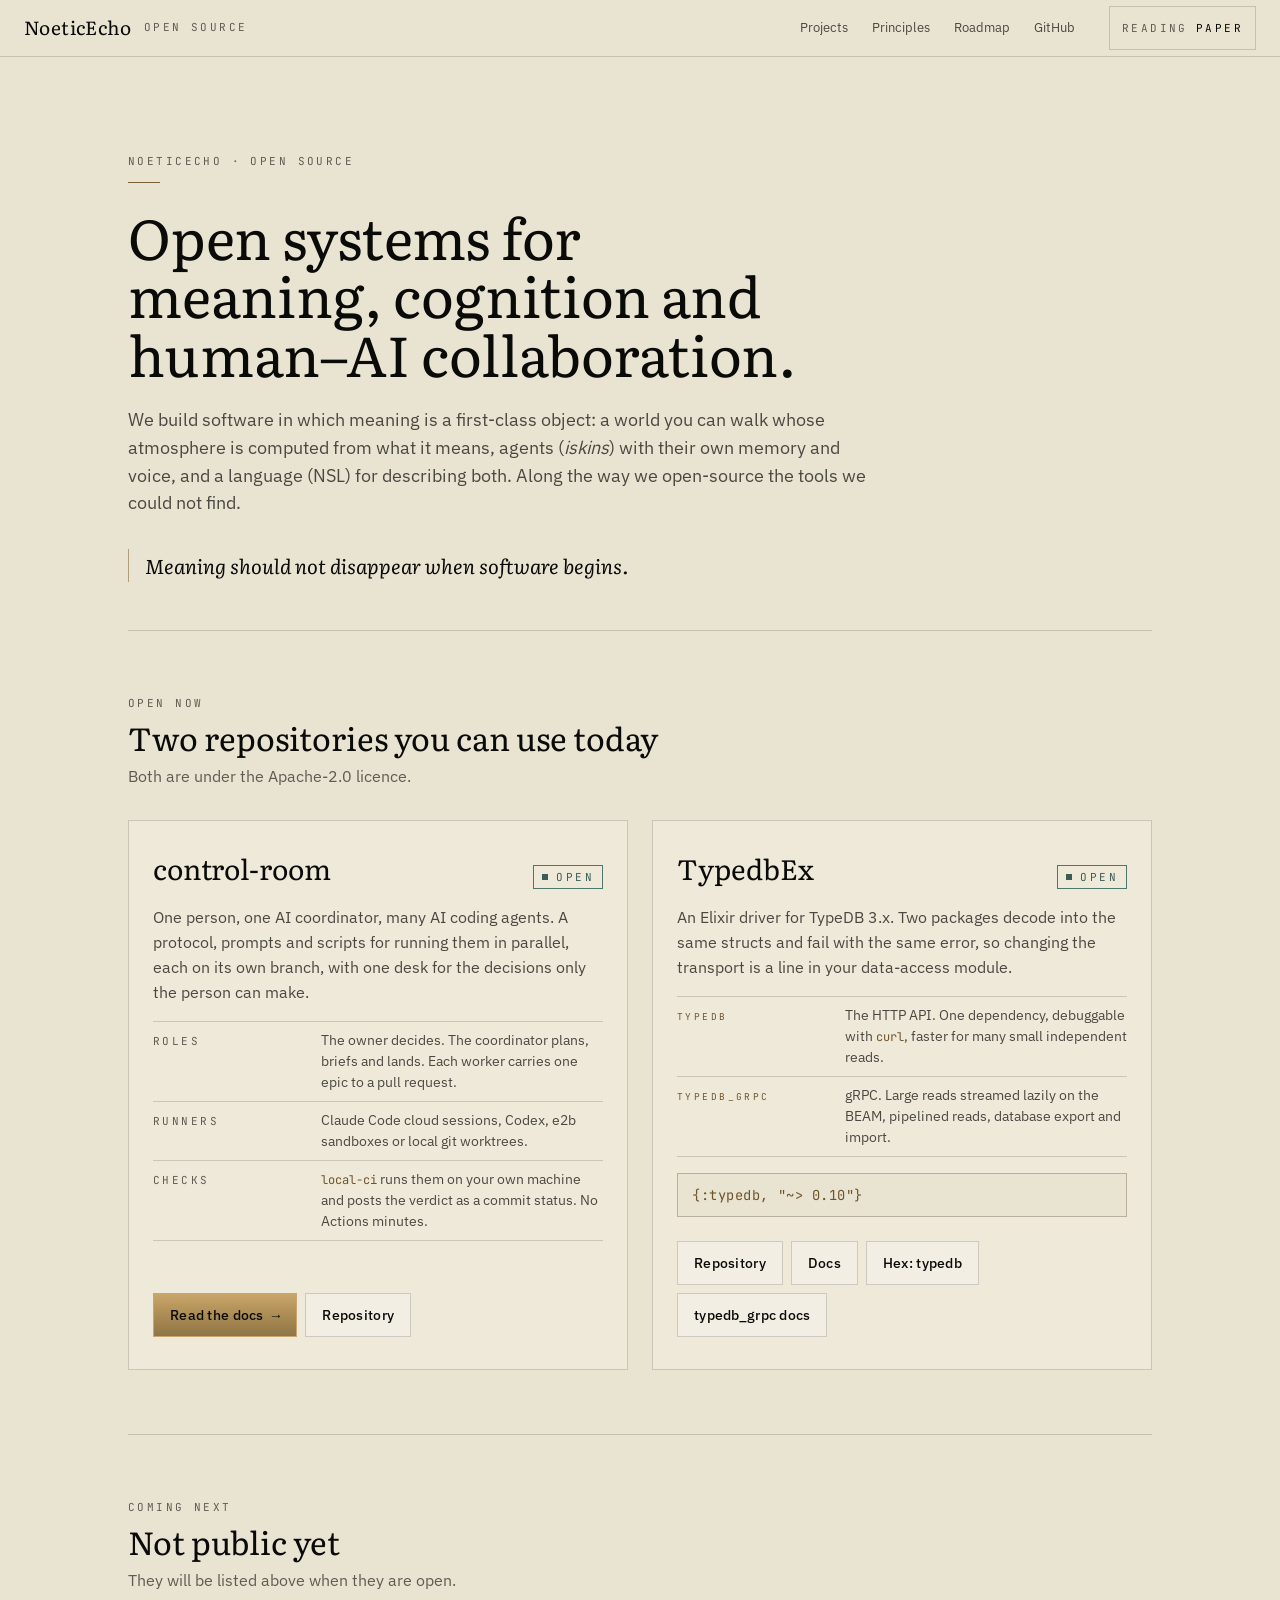
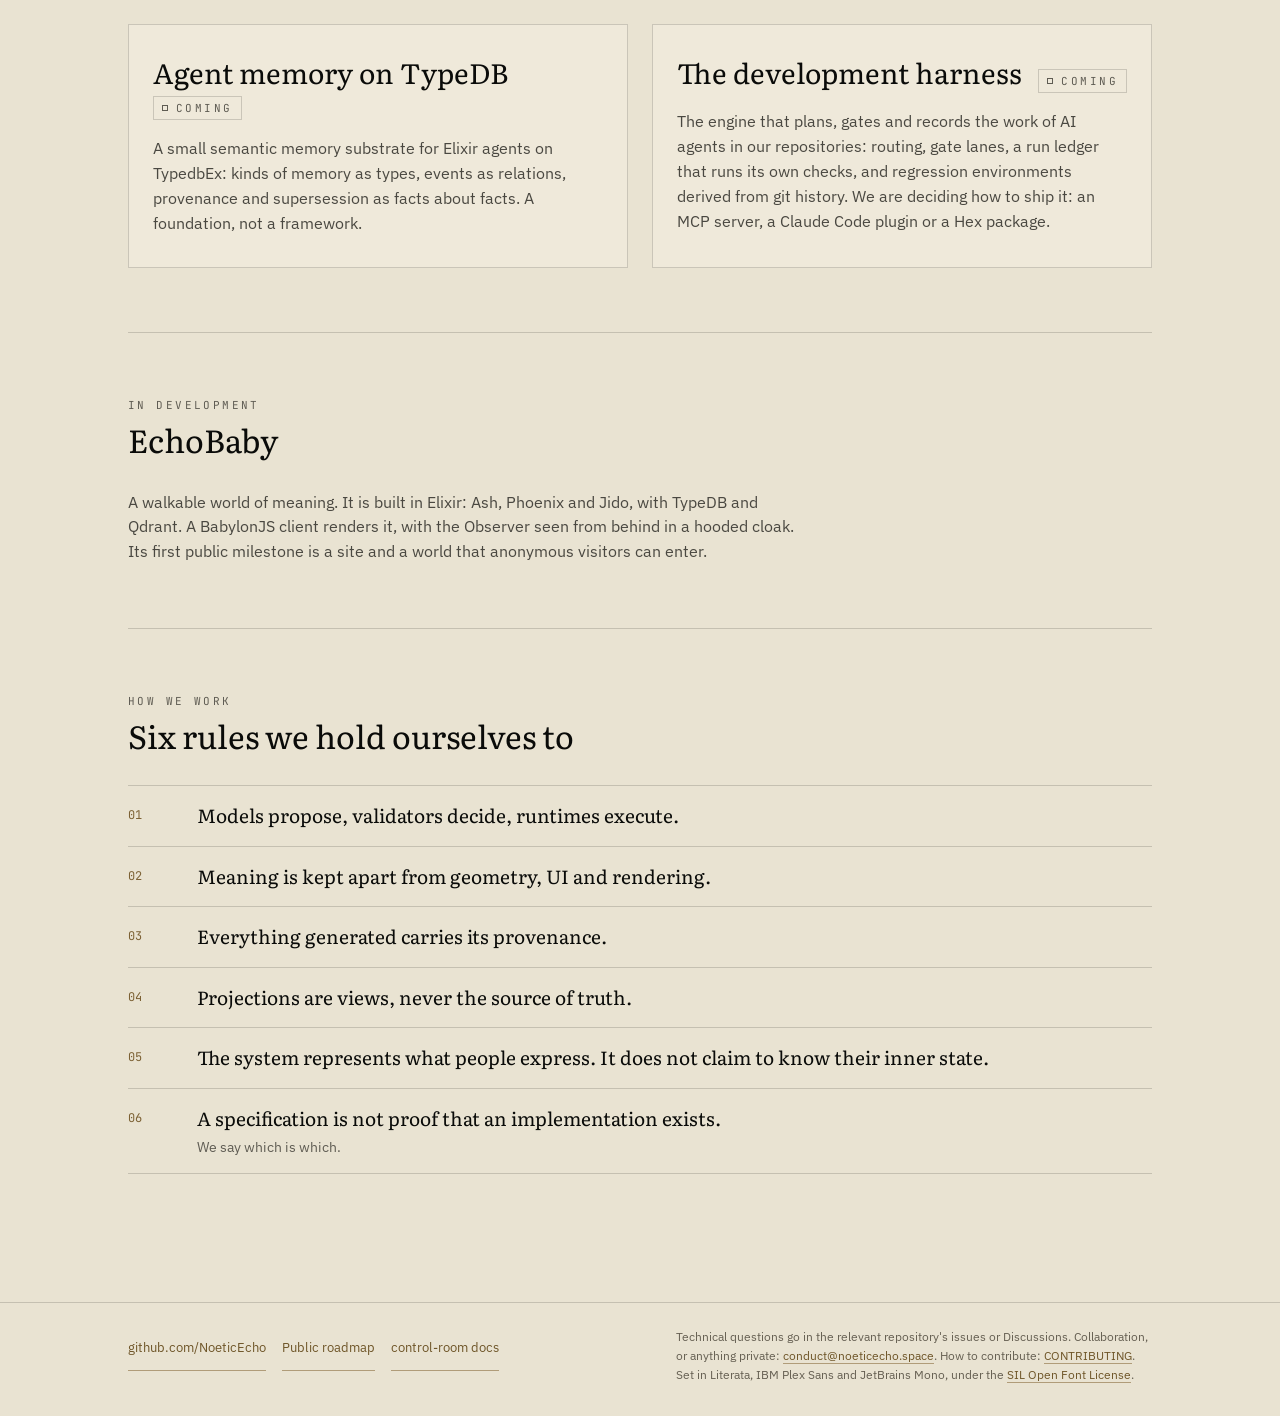
==== index.html @ b07cf12a "Footer: the contact address and CONTRIBUTING Co-Authored-By: Claude Opus 5.5 <noreply@anthropic.com>" ====
<!doctype html>
<html lang="en" data-theme="ink">
<head>
<meta charset="utf-8">
<meta name="viewport" content="width=device-width, initial-scale=1, viewport-fit=cover">
<title>NoeticEcho · Open systems for meaning, cognition and human–AI collaboration</title>
<meta name="description" content="NoeticEcho builds open systems for meaning, cognition and human–AI collaboration. Open now: control-room, for running many AI coding agents with one coordinator, and TypedbEx, an Elixir driver for TypeDB 3.x.">
<link rel="canonical" href="https://open.noeticecho.space/">
<meta name="color-scheme" content="dark light">
<meta name="theme-color" content="#0A0B09" media="(prefers-color-scheme: dark)">
<meta name="theme-color" content="#E9E3D2" media="(prefers-color-scheme: light)">
<script>
/* Ink or Paper: the reader's last choice, else the system's preference. Runs before the first
   paint so the page never flashes the wrong theme. */
(function () {
  var t = null;
  try { t = localStorage.getItem("noeticecho.theme"); } catch (e) {}
  if (t !== "ink" && t !== "paper") t = window.matchMedia && window.matchMedia("(prefers-color-scheme: light)").matches ? "paper" : "ink";
  document.documentElement.setAttribute("data-theme", t);
})();
</script>
<link rel="preload" href="/assets/fonts/ibm-plex-sans-400-latin.woff2" as="font" type="font/woff2" crossorigin>
<link rel="preload" href="/assets/fonts/literata-400-latin.woff2" as="font" type="font/woff2" crossorigin>
<link rel="preload" href="/assets/fonts/jetbrains-mono-400-latin.woff2" as="font" type="font/woff2" crossorigin>
<link rel="stylesheet" href="/assets/css/fonts.css">
<link rel="stylesheet" href="/assets/css/tokens/colors.css">
<link rel="stylesheet" href="/assets/css/tokens/typography.css">
<link rel="stylesheet" href="/assets/css/tokens/spacing.css">
<link rel="stylesheet" href="/assets/css/tokens/base.css">
<link rel="stylesheet" href="/assets/css/site.css">
<link rel="icon" href="/favicon.svg" type="image/svg+xml">
<link rel="icon" href="/favicon.png" type="image/png" sizes="48x48">
<link rel="apple-touch-icon" href="/apple-touch-icon.png">

<meta property="og:type" content="website">
<meta property="og:site_name" content="NoeticEcho">
<meta property="og:locale" content="en_GB">
<meta property="og:url" content="https://open.noeticecho.space/">
<meta property="og:title" content="NoeticEcho · Open source">
<meta property="og:description" content="Open systems for meaning, cognition and human–AI collaboration. control-room and TypedbEx are open now.">
<meta property="og:image" content="https://open.noeticecho.space/social/org.png">
<meta property="og:image:type" content="image/png">
<meta property="og:image:width" content="1280">
<meta property="og:image:height" content="640">
<meta property="og:image:alt" content="NoeticEcho: open systems for meaning, cognition and human–AI collaboration.">
<meta name="twitter:card" content="summary_large_image">
<meta name="twitter:title" content="NoeticEcho · Open source">
<meta name="twitter:description" content="Open systems for meaning, cognition and human–AI collaboration. control-room and TypedbEx are open now.">
<meta name="twitter:image" content="https://open.noeticecho.space/social/org.png">
<meta name="twitter:image:alt" content="NoeticEcho: open systems for meaning, cognition and human–AI collaboration.">

<script type="application/ld+json">
{
  "@context": "https://schema.org",
  "@graph": [
    {
      "@type": "Organization",
      "@id": "https://open.noeticecho.space/#org",
      "name": "NoeticEcho",
      "url": "https://open.noeticecho.space/",
      "logo": "https://open.noeticecho.space/icon-512.png",
      "description": "Open systems for meaning, cognition and human–AI collaboration.",
      "sameAs": ["https://github.com/NoeticEcho"]
    },
    {
      "@type": "WebSite",
      "@id": "https://open.noeticecho.space/#website",
      "url": "https://open.noeticecho.space/",
      "name": "NoeticEcho open source",
      "inLanguage": "en",
      "publisher": { "@id": "https://open.noeticecho.space/#org" }
    },
    {
      "@type": "SoftwareSourceCode",
      "@id": "https://open.noeticecho.space/#control-room",
      "name": "control-room",
      "description": "One person, one AI coordinator, many AI coding agents: a protocol, prompts and scripts for running them in parallel, with one desk for the decisions only the person can make.",
      "url": "https://open.noeticecho.space/control-room/",
      "codeRepository": "https://github.com/NoeticEcho/control-room",
      "programmingLanguage": ["Shell", "Python", "JavaScript"],
      "license": "https://www.apache.org/licenses/LICENSE-2.0",
      "image": "https://open.noeticecho.space/social/control-room.png",
      "author": { "@id": "https://open.noeticecho.space/#org" },
      "publisher": { "@id": "https://open.noeticecho.space/#org" }
    },
    {
      "@type": "SoftwareSourceCode",
      "@id": "https://open.noeticecho.space/#typedbex",
      "name": "TypedbEx",
      "description": "An Elixir driver for TypeDB 3.x, over the HTTP API and gRPC, published on Hex as typedb and typedb_grpc.",
      "url": "https://hexdocs.pm/typedb",
      "codeRepository": "https://github.com/NoeticEcho/TypedbEx",
      "programmingLanguage": "Elixir",
      "runtimePlatform": "Erlang/OTP",
      "license": "https://www.apache.org/licenses/LICENSE-2.0",
      "image": "https://open.noeticecho.space/social/typedbex.png",
      "sameAs": ["https://hex.pm/packages/typedb", "https://hex.pm/packages/typedb_grpc"],
      "author": { "@id": "https://open.noeticecho.space/#org" },
      "publisher": { "@id": "https://open.noeticecho.space/#org" }
    }
  ]
}
</script>
</head>
<body>
<a class="skip" href="#content">Skip to the content</a>

<header class="top">
  <a class="brand" href="/" aria-label="NoeticEcho open source, home">NoeticEcho <span>open source</span></a>
  <nav aria-label="Site">
    <a href="#open">Projects</a>
    <a href="#principles">Principles</a>
    <a href="https://github.com/orgs/NoeticEcho/projects/1">Roadmap</a>
    <a href="https://github.com/NoeticEcho">GitHub</a>
  </nav>
  <button class="mode" id="mode" type="button" hidden aria-live="polite">reading <b id="modeName">ink</b></button>
</header>

<main id="content">
  <div class="wrap">
    <section class="hero" aria-labelledby="title">
      <p class="label">NoeticEcho · open source</p>
      <span class="tick" aria-hidden="true"></span>
      <h1 id="title">Open systems for meaning, cognition and <span class="nw">human–AI</span> collaboration.</h1>
      <p class="lede">We build software in which meaning is a first-class object: a world you can walk whose atmosphere is computed from what it means, agents (<em>iskins</em>) with their own memory and voice, and a language (NSL) for describing both. Along the way we open-source the tools we could not find.</p>
      <blockquote><p>Meaning should not disappear when software begins.</p></blockquote>
    </section>

    <section class="section" id="open" aria-labelledby="open-title">
      <header>
        <p class="label">Open now</p>
        <h2 id="open-title">Two repositories you can use today</h2>
        <p>Both are under the Apache-2.0 licence.</p>
      </header>
      <div class="plates">
        <article class="plate" aria-labelledby="cr-title">
          <div class="plate-head">
            <h3 id="cr-title">control-room</h3>
            <span class="state open">open</span>
          </div>
          <p>One person, one AI coordinator, many AI coding agents. A protocol, prompts and scripts for running them in parallel, each on its own branch, with one desk for the decisions only the person can make.</p>
          <dl class="facts">
            <div><dt>Roles</dt><dd>The owner decides. The coordinator plans, briefs and lands. Each worker carries one epic to a pull request.</dd></div>
            <div><dt>Runners</dt><dd>Claude Code cloud sessions, Codex, e2b sandboxes or local git worktrees.</dd></div>
            <div><dt>Checks</dt><dd><code>local-ci</code> runs them on your own machine and posts the verdict as a commit status. No Actions minutes.</dd></div>
          </dl>
          <div class="actions">
            <a class="btn primary" href="/control-room/">Read the docs <span class="arrow" aria-hidden="true">→</span></a>
            <a class="btn" href="https://github.com/NoeticEcho/control-room">Repository</a>
          </div>
        </article>

        <article class="plate" aria-labelledby="tx-title">
          <div class="plate-head">
            <h3 id="tx-title">TypedbEx</h3>
            <span class="state open">open</span>
          </div>
          <p>An Elixir driver for TypeDB 3.x. Two packages decode into the same structs and fail with the same error, so changing the transport is a line in your data-access module.</p>
          <dl class="facts">
            <div><dt><code>typedb</code></dt><dd>The HTTP API. One dependency, debuggable with <code>curl</code>, faster for many small independent reads.</dd></div>
            <div><dt><code>typedb_grpc</code></dt><dd>gRPC. Large reads streamed lazily on the BEAM, pipelined reads, database export and import.</dd></div>
          </dl>
          <code class="command dep">{:typedb, "~> 0.10"}</code>
          <div class="actions">
            <a class="btn" href="https://github.com/NoeticEcho/TypedbEx">Repository</a>
            <a class="btn" href="https://hexdocs.pm/typedb">Docs</a>
            <a class="btn" href="https://hex.pm/packages/typedb">Hex: typedb</a>
            <a class="btn" href="https://hexdocs.pm/typedb_grpc">typedb_grpc docs</a>
          </div>
        </article>
      </div>
    </section>

    <section class="section" id="next" aria-labelledby="next-title">
      <header>
        <p class="label">Coming next</p>
        <h2 id="next-title">Not public yet</h2>
        <p>They will be listed above when they are open.</p>
      </header>
      <div class="plates">
        <article class="plate" aria-labelledby="mem-title">
          <div class="plate-head">
            <h3 id="mem-title">Agent memory on TypeDB</h3>
            <span class="state">coming</span>
          </div>
          <p>A small semantic memory substrate for Elixir agents on TypedbEx: kinds of memory as types, events as relations, provenance and supersession as facts about facts. A foundation, not a framework.</p>
        </article>
        <article class="plate" aria-labelledby="harness-title">
          <div class="plate-head">
            <h3 id="harness-title">The development harness</h3>
            <span class="state">coming</span>
          </div>
          <p>The engine that plans, gates and records the work of AI agents in our repositories: routing, gate lanes, a run ledger that runs its own checks, and regression environments derived from git history. We are deciding how to ship it: an MCP server, a Claude Code plugin or a Hex package.</p>
        </article>
      </div>
    </section>

    <section class="section" id="echobaby" aria-labelledby="echobaby-title">
      <header>
        <p class="label">In development</p>
        <h2 id="echobaby-title">EchoBaby</h2>
      </header>
      <div class="prose">
        <p>A walkable world of meaning. It is built in Elixir: Ash, Phoenix and Jido, with TypeDB and Qdrant. A BabylonJS client renders it, with the Observer seen from behind in a hooded cloak. Its first public milestone is a site and a world that anonymous visitors can enter.</p>
      </div>
    </section>

    <section class="section" id="principles" aria-labelledby="principles-title">
      <header>
        <p class="label">How we work</p>
        <h2 id="principles-title">Six rules we hold ourselves to</h2>
      </header>
      <ol class="principles">
        <li><p>Models propose, validators decide, runtimes execute.</p></li>
        <li><p>Meaning is kept apart from geometry, UI and rendering.</p></li>
        <li><p>Everything generated carries its provenance.</p></li>
        <li><p>Projections are views, never the source of truth.</p></li>
        <li><p>The system represents what people express. It does not claim to know their inner state.</p></li>
        <li><p>A specification is not proof that an implementation exists.<span>We say which is which.</span></p></li>
      </ol>
    </section>
  </div>
</main>

<footer class="foot">
  <div class="wrap">
    <ul>
      <li><a href="https://github.com/NoeticEcho">github.com/NoeticEcho</a></li>
      <li><a href="https://github.com/orgs/NoeticEcho/projects/1">Public roadmap</a></li>
      <li><a href="/control-room/">control-room docs</a></li>
    </ul>
    <p>Technical questions go in the relevant repository's issues or Discussions. Collaboration, or anything private: <a href="mailto:conduct@noeticecho.space">conduct@noeticecho.space</a>. How to contribute: <a href="https://github.com/NoeticEcho/.github/blob/main/CONTRIBUTING.md">CONTRIBUTING</a>. Set in Literata, IBM Plex Sans and JetBrains Mono, under the <a href="/assets/fonts/LICENSE.txt">SIL Open Font License</a>.</p>
  </div>
</footer>

<script src="/assets/theme.js" defer></script>
</body>
</html>
---- assets/css/fonts.css ----
/* Fonts: self-hosted, no third-party requests.

   A Latin-only cut of the NoeticEcho UI design system's tokens/fonts.css. These pages are in
   English, so they carry the latin subset of each family and nothing else. The files are the
   design system's own, unchanged. Each is a variable font, and the design system points its
   400, 500 and 600 faces at byte-identical files, so here one face per family declares the
   weight range the file covers and the browser fetches it once.

   Literata, IBM Plex Sans and JetBrains Mono are licensed under the SIL Open Font License 1.1;
   see ../fonts/LICENSE.txt. */

@font-face {
  font-family: 'Literata';
  font-style: normal;
  font-weight: 400 500;
  font-display: swap;
  src: url(../fonts/literata-400-latin.woff2) format('woff2');
  unicode-range: U+0000-00FF, U+0131, U+0152-0153, U+02BB-02BC, U+02C6, U+02DA, U+02DC, U+0304, U+0308, U+0329, U+2000-206F, U+20AC, U+2122, U+2191, U+2193, U+2212, U+2215, U+FEFF, U+FFFD;
}
@font-face {
  font-family: 'Literata';
  font-style: italic;
  font-weight: 400;
  font-display: swap;
  src: url(../fonts/literata-400i-latin.woff2) format('woff2');
  unicode-range: U+0000-00FF, U+0131, U+0152-0153, U+02BB-02BC, U+02C6, U+02DA, U+02DC, U+0304, U+0308, U+0329, U+2000-206F, U+20AC, U+2122, U+2191, U+2193, U+2212, U+2215, U+FEFF, U+FFFD;
}
@font-face {
  font-family: 'IBM Plex Sans';
  font-style: normal;
  font-weight: 400 600;
  font-display: swap;
  src: url(../fonts/ibm-plex-sans-400-latin.woff2) format('woff2');
  unicode-range: U+0000-00FF, U+0131, U+0152-0153, U+02BB-02BC, U+02C6, U+02DA, U+02DC, U+0304, U+0308, U+0329, U+2000-206F, U+20AC, U+2122, U+2191, U+2193, U+2212, U+2215, U+FEFF, U+FFFD;
}
@font-face {
  font-family: 'JetBrains Mono';
  font-style: normal;
  font-weight: 400 500;
  font-display: swap;
  src: url(../fonts/jetbrains-mono-400-latin.woff2) format('woff2');
  unicode-range: U+0000-00FF, U+0131, U+0152-0153, U+02BB-02BC, U+02C6, U+02DA, U+02DC, U+0304, U+0308, U+0329, U+2000-206F, U+20AC, U+2122, U+2191, U+2193, U+2212, U+2215, U+FEFF, U+FFFD;
}
---- assets/css/tokens/colors.css ----
/* GENERATED from tokens/tokens.dtcg.json by tokens/build.js — do not edit by hand. */
:root {
  --ink-100: #121113;                                                                                                               /* recessed instrument body */
  --ink-200: #1A181B;                                                                                                               /* raised instrument body / panel fill */
  --ink-300: #262329;                                                                                                               /* hover fill, inset tracks */
  --ink-000: #0A0B09;                                                                                                               /* canvas, near-black, slightly warm */
  --rule-600: #45453F;                                                                                                              /* hairlines, separators */
  --ash-300: #B3AFA3;                                                                                                               /* body text on dark */
  --ash-400: #98948A;                                                                                                               /* secondary text, engraved labels — 6.4:1 on ink-000 */
  --paper-100: #E9E3D2;                                                                                                             /* primary text, mineral paper */
  --paper-050: #F4F0E7;                                                                                                             /* rare highlight surface */
  --brass-300: #E4CDA0;
  --brass-500: #C9A66B;
  --brass-700: #8A6F3F;
  --brass-900: #4A3B21;
  --oxide: #B85C32;                                                                                                                 /* action / mutation / command */
  --verdigris: #4D776D;                                                                                                             /* system state / stable world */
  --saffron: #C6A447;                                                                                                               /* attention / discovery / insight */
  --bruise: #5D536B;                                                                                                                /* uncertainty / unresolved */
  --violet-500: #7A5C9E;                                                                                                            /* transition / liminal / active destination */
  --violet-300: #B39BD1;
  --echo-400: #8FB7D6;                                                                                                              /* Echo presence — cold trace light */
  --echo-200: #C7DCEC;
  --crt-amber: #F0B04A;                                                                                                             /* phosphor readout on instrument screens only */
  --oxide-300: #BE6B44;                                                                                                             /* oxide as TEXT — the base pigment is 4.33:1 on the raised panel (--ink-200), the lightest ground a pigment sits on, below the floor */
  --verdigris-300: #648980;                                                                                                         /* verdigris as TEXT — the base pigment is 3.92:1 on the raised panel (--ink-200), the lightest ground a pigment sits on */
  --bruise-300: #867E90;                                                                                                            /* bruise as TEXT — the base pigment is 2.74:1 on the raised panel (--ink-200), the lightest ground a pigment sits on, far below the floor */
  --violet-400: #8F76AE;                                                                                                            /* violet as TEXT — violet-500 is 3.62:1 on the raised panel (--ink-200), the lightest ground a pigment sits on */

  --surface-canvas: var(--ink-000);
  --surface-body: var(--ink-100);
  --surface-panel: rgba(12, 11, 13, 0.62);                                                                                          /* over scene imagery — an alpha the primitive ramp does not carry */
  --surface-panel-solid: var(--ink-200);
  --surface-inset: var(--ink-300);
  --surface-paper: var(--paper-100);                                                                                                /* Paper Mode */

  --border-hairline: rgba(233, 227, 210, 0.16);                                                                                     /* the system's signature line */
  --border-rule: var(--rule-600);
  --border-brass: rgba(201, 166, 107, 0.55);
  --border-focus: var(--brass-300);

  --text-primary: var(--paper-100);
  --text-body: var(--ash-300);
  --text-secondary: var(--ash-400);
  --text-muted: #848179;                                                                                                            /* Solid, not an alpha. rgba(141,138,128,0.6) composited to 2.66:1 on a raised panel and only looked safe because the probe ignored the alpha channel. Muted now sits close to secondary — this palette has little room below it, and a tier that fails is worse than a tier that is subtle. */
  --text-on-brass: #0A0B09;   /* pinned: the brass fill does not invert, so its ink must not either */
  --text-on-paper: var(--ink-000);
  --text-link: var(--brass-300);
  --text-link-hover: var(--paper-050);

  --accent-measure: var(--brass-500);
  --accent-command: var(--oxide);
  --accent-state: var(--verdigris);
  --accent-insight: var(--saffron);
  --accent-unknown: var(--bruise);
  --accent-transition: var(--violet-500);
  --accent-echo: var(--echo-400);
  --accent-command-text: var(--oxide-300);                                                                                          /* Use whenever the pigment is the colour of type. The base accent stays for borders, fills and marks, where 3:1 is the floor. */
  --accent-state-text: var(--verdigris-300);                                                                                        /* as above */
  --accent-unknown-text: var(--bruise-300);                                                                                         /* as above */
  --accent-transition-text: var(--violet-400);                                                                                      /* as above */

  --scrim-bottom: linear-gradient(180deg, rgba(10,11,9,0) 0%, rgba(10,11,9,0.55) 45%, rgba(10,11,9,0.92) 100%);
  --scrim-top: linear-gradient(180deg, rgba(10,11,9,0.7) 0%, rgba(10,11,9,0) 100%);

  --light-focused: 0 0 0 1px rgba(228,205,160,.35), 0 0 22px rgba(201,166,107,.22);
  --light-resonating: 0 0 0 1px rgba(143,183,214,.35), 0 0 26px rgba(143,183,214,.24);
  --glow-brass: 0 0 24px rgba(201,166,107,0.28);
  --glow-echo: 0 0 28px rgba(143,183,214,0.30);

  --crt-glass: radial-gradient(120% 100% at 50% 0%, rgba(240,176,74,0.10) 0%, rgba(240,176,74,0.02) 45%, rgba(10,11,9,0.55) 100%);
  --crt-scan: repeating-linear-gradient(180deg, rgba(10,11,9,0.32) 0 1px, transparent 1px 3px);
  --enamel-plate: linear-gradient(176deg, #232025 0%, #17151A 60%, #1D1A20 100%);
  --enamel-bevel: inset 0 1px 0 rgba(233,227,210,0.10), inset 0 -1px 0 rgba(10,11,9,0.8);
  --stamp-ink: #CA855B;
  --brass-fill: linear-gradient(180deg, var(--brass-300), var(--brass-500) 55%, #8F7547);                                           /* The primary action's fill. Its end stop is 4% lighter than --brass-700 because ink text on brass-700 is 4.16:1 — below the floor. brass-700 itself is unchanged and stays the border, where the floor is 3:1. */
}

/* paper — Paper Mode remaps the neutral ramp and darkens brass so it still reads as metal on light. */
[data-theme="paper"] {
  --ink-000: #E9E3D2;
  --ink-100: #EFE9DA;
  --ink-200: #F4F0E7;
  --ink-300: #DCD5C2;
  --rule-600: #B8B09C;
  --ash-400: #5F5C53;   /* was #67645A: 4.62:1 flat but 4.31:1 over the brass wash the instruments use */
  --ash-300: #4A4841;
  --paper-100: #0A0B09;
  --paper-050: #000000;
  --saffron: #755C15;   /* the ink saffron is 1.86:1 on paper — it carries text on the contradiction and partial notices */
  --brass-300: #6E5528;
  --brass-500: #7C6134;   /* was #8A6F3F: 3.70:1 on paper canvas, under the floor for the marks and numerals that use it as ink */
  --brass-700: #C9A66B;
  --surface-panel: rgba(244,240,231,0.8);
  --border-hairline: rgba(10,11,9,0.16);
  --border-brass: rgba(138,111,63,0.6);
  --text-muted: #655F52;   /* was #7A7669: 3.54:1 on paper canvas — muted is still text */
  --stamp-ink: #975228;
  --echo-400: #36668B;
  --violet-300: #5E3F86;
  --scrim-bottom: linear-gradient(180deg, rgba(233,227,210,0) 0%, rgba(233,227,210,.9) 100%);
  /* --crt-amber is NOT overridden: --crt-bed stays dark in Paper Mode, so darkening the phosphor
     put amber on a dark bed at 4.31:1. A CRT is a device, not a reading surface — it looks the
     same in any room, which is also what "the world is always ink" already says. */
  --enamel-plate: linear-gradient(176deg, #F4F0E7, #E4DDCB);
  --enamel-bevel: inset 0 1px 0 rgba(255,255,255,0.7), inset 0 -1px 0 rgba(10,11,9,0.12);
  --oxide-300: #9A4522;
  --verdigris-300: #3A5E55;
  --bruise-300: #4A4256;
  --violet-400: #5E3F86;
  --brass-fill: linear-gradient(180deg, #C9A66B, #A98A52 55%, #8F7547);
}
---- assets/css/tokens/typography.css ----
/* GENERATED from tokens/tokens.dtcg.json by tokens/build.js — do not edit by hand. */
:root {
  --font-serif: "Literata", "Noto Serif", "PT Serif", "Georgia", serif;                                                      /* titles, quotes, Observer voice */
  --font-sans: "IBM Plex Sans", "Noto Sans", "Noto Sans SC", "Noto Sans JP", "Noto Sans KR", system-ui, sans-serif;  /* UI, body */
  --font-mono: "JetBrains Mono", "Noto Sans Mono", ui-monospace, monospace;                                                  /* ids, states, data, commands */

  --weight-light: 300;
  --weight-regular: 400;
  --weight-medium: 500;
  --weight-semibold: 600;

  --text-caption: 12px;                                                                                                      /* 11px only for engraved mono ids */
  --lh-caption: 1.3;
  --text-label: 12px;
  --lh-label: 1.35;
  --text-body-sm: 14px;
  --lh-body-sm: 1.5;
  --text-body-size: 16px;   /* renamed: --text-body is the colour in colors.css, imported earlier */
  --lh-body: 1.55;
  --text-body-lg: 20px;
  --lh-body-lg: 1.45;
  --text-display-sm: 32px;
  --lh-display-sm: 1.05;
  --text-display: 56px;
  --lh-display: 0.96;
  --text-display-xl: clamp(72px, 11vw, 180px);                                                                               /* the poster register */
  --lh-display-xl: 0.84;
  --text-quote-min: 16px;                                                                                                    /* serif below 16px loses its hairlines on ink; mobile quotes are 16px / weight 500 minimum */

  --tracking-label: 0.14em;                                                                                                  /* engraved uppercase labels */
  --tracking-plate: 0.22em;                                                                                                  /* engraved caps on plates: WORLD STATE, TRANSITION */
  --tracking-mark: 0.3em;                                                                                                    /* the widest register: world names, thresholds */
  --tracking-wide: 0.28em;                                                                                                   /* tagline caps */
  --tracking-mono: 0.04em;
  --tracking-serif: 0.02em;

  --stretch-plate: 100%;
  --stretch-mark: 100%;
  --stretch-body: 100%;
}
---- assets/css/tokens/spacing.css ----
/* GENERATED from tokens/tokens.dtcg.json by tokens/build.js — do not edit by hand. */
:root {
  --space-1: 4px;
  --space-2: 8px;
  --space-3: 12px;
  --space-4: 16px;
  --space-5: 24px;
  --space-6: 32px;
  --space-7: 48px;
  --space-8: 64px;
  --space-9: 96px;
  --space-10: 128px;
  --line: 1px;
  --radius-none: 0px;
  --radius-clip: 6px;                                             /* mobile plates only, where a plate meets the screen edge. There is no pill and no control radius — controls are square everywhere. */

  --safe-top: env(safe-area-inset-top, 0px);
  --safe-right: env(safe-area-inset-right, 0px);
  --safe-bottom: env(safe-area-inset-bottom, 0px);
  --safe-left: env(safe-area-inset-left, 0px);
  --safe-bottom-min: max(env(safe-area-inset-bottom, 0px), 8px);  /* the home indicator needs clearance even where the inset reports 0 */

  --bp-hand: 600px;                                               /* below: one column, bottom-anchored controls */
  --bp-lap: 1024px;                                               /* below: two columns, margins collapse to one side */
  --bp-desk: 1440px;                                              /* at and above: the full margin composition */

  --measure: 68ch;                                                /* long-form line length — the serif at 18px */
  --measure-narrow: 46ch;                                         /* asides, captions, pull quotes */
  --gutter: 24px;
  --gutter-desk: 40px;
  --section-y: 96px;                                              /* vertical rhythm between page sections */
  --section-y-hand: 56px;
  --content-max: 1680px;
  --margin-desktop: 48px;
  --gutter-desktop: 20px;
  --margin-mobile: 16px;
  --gutter-mobile: 12px;

  --hit-min: 44px;                                                /* touch and pointer floor, no exceptions */

  --panel-pad: 14px 16px;
}
---- assets/css/tokens/base.css ----
/* Box model, first and once. Padding and borders are part of a box's declared size, not added
   to it. Without this every component must remember boxSizing on every padded element — a rule
   nobody keeps: a sweep fixed ten components, and FileUploader's drop zone still grew 49px past
   its own grid track and sat on top of the calendar beside it. One reset closes the class. */
*, *::before, *::after { box-sizing: border-box; }

html, body { margin: 0; background: var(--surface-canvas); color: var(--text-primary); }
body { font-family: var(--font-sans); font-size: var(--text-body-sm); line-height: var(--lh-body-sm); -webkit-font-smoothing: antialiased; }
a { color: var(--text-link); text-decoration: none; border-bottom: 1px solid var(--border-brass); }
a:hover { color: var(--text-link-hover); border-bottom-color: var(--paper-050); }
::selection { background: var(--brass-700); color: var(--paper-050); }
:focus-visible { outline: 1px solid var(--border-focus); outline-offset: 2px; }
---- assets/css/site.css ----
/* NoeticEcho open-source sites: the organisation page and the project docs.

   Everything here is composed from the design system's tokens (tokens/*.css, copied unchanged
   beside this file). Nothing below introduces a colour, a size or a radius of its own: surfaces
   are the ink ramp, lines are hairlines, corners are square, brass is the only filled action,
   and one semantic pigment (verdigris, "state") marks what is open. Light is the design system's
   Paper Mode, switched by data-theme on <html>.

   The same file is shipped by noeticecho.github.io and by each project's docs site, so that the
   header and the type are the same everywhere. */

:root { color-scheme: dark; }
[data-theme="paper"] { color-scheme: light; }

html { -webkit-text-size-adjust: 100%; text-size-adjust: 100%; }
body {
  font-size: var(--text-body-size);
  line-height: var(--lh-body);
  color: var(--text-body);
  min-height: 100vh;
  display: flex;
  flex-direction: column;
  overflow-wrap: break-word;
}
img, svg { max-width: 100%; height: auto; }

.skip { position: absolute; left: -9999px; top: 0; z-index: 9; }
.skip:focus {
  left: var(--space-3); top: var(--space-3);
  min-height: var(--hit-min); display: inline-flex; align-items: center; padding: 0 14px;
  background: var(--surface-body); border: 1px solid var(--border-brass);
}

/* ---- the header, identical on every site ---- */
.top {
  position: sticky; top: 0; z-index: 5;
  display: flex; flex-wrap: wrap; align-items: center; justify-content: space-between;
  column-gap: var(--space-4);
  padding: 0 var(--margin-mobile);
  padding-left: max(var(--margin-mobile), var(--safe-left));
  padding-right: max(var(--margin-mobile), var(--safe-right));
  background: var(--surface-canvas);
  border-bottom: 1px solid var(--border-hairline);
}
.brand {
  display: inline-flex; align-items: baseline; gap: var(--space-3);
  min-height: 56px; align-self: stretch; align-items: center;
  border-bottom: 0; color: var(--paper-100);
  font-family: var(--font-serif); font-size: 19px; letter-spacing: var(--tracking-serif);
}
.brand:hover { border-bottom: 0; }
.brand span {
  font-family: var(--font-mono); font-size: 11px; letter-spacing: var(--tracking-plate);
  text-transform: uppercase; color: var(--text-secondary);
}
.top nav { display: flex; flex-wrap: wrap; align-items: center; gap: 0 var(--space-1); }
.top nav a {
  min-height: var(--hit-min); display: inline-flex; align-items: center; padding: 0 10px;
  border-bottom: 0; font-size: 13px; color: var(--text-body);
}
.top nav a:hover { color: var(--paper-100); }
.top nav a[aria-current="page"] { color: var(--brass-300); }
.mode {
  min-height: var(--hit-min); padding: 0 12px; margin-left: var(--space-2);
  display: inline-flex; align-items: center; gap: var(--space-2);
  background: transparent; border: 1px solid var(--border-hairline); border-radius: var(--radius-none);
  cursor: pointer; font-family: var(--font-mono); font-size: 11px;
  letter-spacing: var(--tracking-plate); text-transform: uppercase; color: var(--text-secondary);
}
.mode b { font-weight: 400; color: var(--paper-100); }
.mode:hover { border-color: var(--border-brass); }
.mode[hidden] { display: none; }

.top nav { margin-left: auto; }

/* Below the hand breakpoint the nav takes a row of its own, under the name and the switch. */
@media (max-width: 599px) {
  .top { position: static; }
  .brand span { display: none; }
  .mode { margin-left: auto; }
  .top nav { order: 3; width: calc(100% + 20px); margin: 0 -10px; border-top: 1px solid var(--border-hairline); }
}
@media (min-width: 600px) {
  .top { padding-left: max(var(--gutter), var(--safe-left)); padding-right: max(var(--gutter), var(--safe-right)); }
}

/* ---- page frame ---- */
main { flex: 1; width: 100%; min-width: 0; }
.wrap {
  width: 100%; max-width: 1120px; margin: 0 auto;
  padding: 0 var(--margin-mobile);
}
@media (min-width: 600px) { .wrap { padding: 0 var(--gutter); } }
@media (min-width: 1024px) { .wrap { padding: 0 var(--margin-desktop); } }

.label {
  margin: 0; font-family: var(--font-mono); font-size: 11px; font-weight: 400;
  letter-spacing: var(--tracking-plate); text-transform: uppercase; color: var(--text-secondary);
}
.nw { white-space: nowrap; }
.tick { display: block; width: 32px; height: 0; margin: var(--space-3) 0 0; border-top: 1px solid var(--brass-500); }

/* ---- the organisation page ---- */
.hero { padding: var(--section-y-hand) 0 var(--space-7); }
.hero h1 {
  margin: var(--space-5) 0 0; max-width: 21ch;
  font-family: var(--font-serif); font-weight: 400; font-size: clamp(36px, 7vw, var(--text-display));
  line-height: 1.04; letter-spacing: 0; color: var(--paper-100); text-wrap: balance;
}
.hero .lede {
  margin: var(--space-5) 0 0; max-width: var(--measure);
  font-size: 18px; line-height: var(--lh-body); color: var(--text-body); text-wrap: pretty;
}
.hero blockquote {
  margin: var(--space-6) 0 0; padding: 2px 0 2px var(--space-4); max-width: var(--measure);
  border-left: 1px solid var(--border-brass);
}
.hero blockquote p {
  margin: 0; font-family: var(--font-serif); font-style: italic; font-size: 20px; line-height: 1.45;
  color: var(--paper-100);
}
@media (min-width: 1024px) { .hero { padding-top: var(--section-y); } }

.section { padding: var(--space-7) 0; border-top: 1px solid var(--border-hairline); }
@media (min-width: 1024px) { .section { padding: var(--space-8) 0; } }
.section > header { display: grid; gap: var(--space-2); margin-bottom: var(--space-6); }
.section h2 {
  margin: 0; font-family: var(--font-serif); font-weight: 400;
  font-size: var(--text-display-sm); line-height: 1.1; color: var(--paper-100);
}
.section > header p { margin: 0; max-width: var(--measure); color: var(--text-secondary); }

.plates { display: grid; grid-template-columns: minmax(0, 1fr); gap: var(--space-4); }
@media (min-width: 900px) { .plates { grid-template-columns: repeat(2, minmax(0, 1fr)); gap: var(--space-5); } }
.plate {
  display: flex; flex-direction: column; gap: var(--space-4); min-width: 0;
  padding: var(--space-5) var(--space-4);
  background: var(--surface-body); border: 1px solid var(--border-hairline); border-radius: var(--radius-none);
}
@media (min-width: 600px) { .plate { padding: var(--space-6) var(--space-5); } }
.plate-head { display: flex; flex-wrap: wrap; align-items: baseline; justify-content: space-between; gap: var(--space-2) var(--space-4); }
.plate h3 {
  margin: 0; font-family: var(--font-serif); font-weight: 400; font-size: 28px; line-height: 1.1;
  color: var(--paper-100);
}
.plate p { margin: 0; max-width: var(--measure); }
.state {
  display: inline-flex; align-items: center; gap: var(--space-2); min-height: 24px; padding: 0 var(--space-2);
  border: 1px solid var(--border-hairline);
  font-family: var(--font-mono); font-size: 11px; letter-spacing: var(--tracking-plate); text-transform: uppercase;
  color: var(--text-secondary); white-space: nowrap;
}
.state::before { content: ""; width: 6px; height: 6px; border: 1px solid currentColor; }
.state.open { color: var(--accent-state-text); border-color: var(--accent-state); }
.state.open::before { background: currentColor; }

.facts { display: grid; grid-template-columns: minmax(0, 1fr); gap: 0; margin: 0; border-top: 1px solid var(--border-hairline); }
.facts > div { display: grid; grid-template-columns: minmax(0, 1fr); gap: 2px; padding: var(--space-2) 0; border-bottom: 1px solid var(--border-hairline); }
@media (min-width: 480px) { .facts > div { grid-template-columns: 9.5em minmax(0, 1fr); gap: var(--space-4); } }
.facts dt { font-family: var(--font-mono); font-size: 11px; letter-spacing: var(--tracking-plate); text-transform: uppercase; color: var(--text-secondary); padding-top: 3px; }
.facts dd { margin: 0; font-size: var(--text-body-sm); line-height: var(--lh-body-sm); color: var(--text-body); }
.facts code, .plate code { font-family: var(--font-mono); font-size: 0.86em; color: var(--brass-300); }

.command {
  display: block; margin: 0; padding: 11px 14px; overflow-x: auto;
  background: var(--surface-canvas); border: 1px solid var(--border-rule);
  font-family: var(--font-mono); font-size: 13px; line-height: 1.5; letter-spacing: var(--tracking-mono);
  color: var(--paper-100); white-space: pre;
}
.command::before { content: "$ "; color: var(--accent-command-text); }
.command.dep::before { content: none; }

.actions { display: flex; flex-wrap: wrap; gap: var(--space-2); margin-top: auto; padding-top: var(--space-2); }
.btn {
  display: inline-flex; align-items: center; justify-content: center; gap: var(--space-2);
  min-height: var(--hit-min); padding: 0 var(--space-4);
  font-family: var(--font-sans); font-size: 14px; font-weight: 500; letter-spacing: 0.02em;
  color: var(--text-primary); background: var(--surface-panel);
  border: 1px solid var(--border-hairline); border-radius: var(--radius-none);
}
.btn:hover { color: var(--paper-050); border-color: var(--border-brass); border-bottom-color: var(--border-brass); }
.btn.primary { background: var(--brass-fill); color: var(--text-on-brass); border-color: var(--brass-700); }
.btn.primary:hover { color: var(--text-on-brass); border-color: var(--brass-300); }
.btn .arrow { font-family: var(--font-mono); font-weight: 400; }

.principles { list-style: none; margin: 0; padding: 0; counter-reset: p; display: grid; gap: 0; border-top: 1px solid var(--border-hairline); }
.principles li {
  counter-increment: p; display: grid; grid-template-columns: 3em minmax(0, 1fr); gap: var(--space-3);
  padding: var(--space-4) 0; border-bottom: 1px solid var(--border-hairline);
  font-family: var(--font-serif); font-size: 19px; line-height: 1.45; color: var(--paper-100);
}
.principles li::before {
  content: counter(p, decimal-leading-zero); padding-top: 5px;
  font-family: var(--font-mono); font-size: 12px; letter-spacing: var(--tracking-mono); color: var(--brass-500);
}
.principles li p { margin: 0; }
.principles li span { display: block; margin-top: var(--space-1); font-family: var(--font-sans); font-size: var(--text-body-sm); color: var(--text-secondary); }
.prose { max-width: var(--measure); }
.prose p { margin: 0 0 var(--space-4); }
.prose p:last-child { margin-bottom: 0; }

/* ---- footer, identical on every site ---- */
.foot { margin-top: var(--space-8); border-top: 1px solid var(--border-hairline); }
.foot .wrap { display: flex; flex-wrap: wrap; justify-content: space-between; gap: var(--space-4) var(--space-6); padding-top: var(--space-5); padding-bottom: max(var(--space-6), var(--safe-bottom-min)); }
.foot ul { display: flex; flex-wrap: wrap; gap: 0 var(--space-4); margin: 0; padding: 0; list-style: none; }
.foot li a { display: inline-flex; align-items: center; min-height: var(--hit-min); font-size: 13px; }
.foot p { margin: 0; max-width: var(--measure); font-size: 12px; line-height: 1.6; color: var(--text-muted); }
.foot p a { font-size: inherit; }

/* ---- a documentation site: a nav and an article ---- */
.docs { display: grid; grid-template-columns: minmax(0, 1fr); align-items: start; width: 100%; max-width: 1280px; margin: 0 auto; }
@media (min-width: 900px) { .docs { grid-template-columns: 240px minmax(0, 1fr); } }
/* Two copies of one nav, from one include: a disclosure under the header on a phone, a sticky
   column from 900px. A closed <details> hides its content in a way CSS cannot undo, so one
   element cannot be both. */
.docnav { display: none; }
.docmenu { border-bottom: 1px solid var(--border-hairline); }
.docmenu summary {
  display: flex; align-items: center; gap: var(--space-3); min-height: var(--hit-min);
  padding: 0 var(--margin-mobile); cursor: pointer; list-style: none;
  font-family: var(--font-mono); font-size: 11px; letter-spacing: var(--tracking-plate); text-transform: uppercase;
  color: var(--text-secondary);
}
.docmenu summary::-webkit-details-marker { display: none; }
.docmenu summary::after { content: "+"; margin-left: auto; font-size: 14px; color: var(--brass-500); }
.docmenu[open] summary::after { content: "\2212"; }
.docmenu summary span {
  min-width: 0; overflow: hidden; text-overflow: ellipsis; white-space: nowrap;
  font-family: var(--font-sans); font-size: 13px; letter-spacing: 0; text-transform: none; color: var(--paper-100);
}
.docmenu nav { padding: 0 var(--margin-mobile) var(--space-3); }
.docmenu .label, .docnav .label { padding: var(--space-3) 0 var(--space-1); }
.docmenu ul, .docnav ul { list-style: none; margin: 0; padding: 0; }
.docmenu a, .docnav a {
  display: flex; align-items: center; min-height: var(--hit-min);
  border-bottom: 0; font-size: 14px; color: var(--text-body);
}
.docmenu a:hover, .docnav a:hover { color: var(--paper-100); }
.docmenu a[aria-current="page"], .docnav a[aria-current="page"] { color: var(--brass-300); }
@media (min-width: 600px) {
  .docmenu summary, .docmenu nav { padding-left: var(--gutter); padding-right: var(--gutter); }
}
@media (min-width: 900px) {
  .docmenu { display: none; }
  .docnav {
    display: block; position: sticky; top: 57px; max-height: calc(100vh - 57px); overflow-y: auto;
    padding: var(--space-3) 0 var(--space-7); border-right: 1px solid var(--border-hairline);
  }
  .docnav .label { padding: var(--space-5) var(--space-5) var(--space-2); }
  .docnav a { padding: 0 var(--space-5); font-size: 13px; }
  .docnav a[aria-current="page"] { background: rgba(201, 166, 107, .09); box-shadow: inset 2px 0 0 var(--brass-500); }
}
.doc { min-width: 0; padding: var(--space-6) var(--margin-mobile) var(--space-8); }
@media (min-width: 600px) { .doc { padding: var(--space-6) var(--gutter) var(--space-9); } }
@media (min-width: 1024px) { .doc { padding: var(--space-7) var(--gutter-desk) var(--space-9); } }
.article .label { font-size: 11px; line-height: var(--lh-label); margin: 0; }
.doc .source { display: flex; flex-wrap: wrap; gap: var(--space-2) var(--space-4); margin: 0 0 var(--space-5); padding-bottom: var(--space-3); border-bottom: 1px solid var(--border-hairline); }
.doc .source a { font-family: var(--font-mono); font-size: 12px; letter-spacing: var(--tracking-mono); }

/* The article: docs.html's reading register. */
.article { max-width: 72ch; }
.article h1 { font-family: var(--font-serif); font-weight: 400; font-size: clamp(30px, 5vw, 40px); line-height: 1.1; margin: 0 0 var(--space-4); color: var(--paper-100); text-wrap: balance; }
.article h2 { font-family: var(--font-serif); font-weight: 400; font-size: 24px; line-height: 1.25; margin: 44px 0 12px; padding-top: 14px; border-top: 1px solid var(--border-hairline); color: var(--paper-100); }
.article h3 { font-family: var(--font-sans); font-weight: 500; font-size: 12px; letter-spacing: var(--tracking-plate); text-transform: uppercase; margin: 28px 0 8px; color: var(--brass-300); }
.article h4 { font-family: var(--font-sans); font-weight: 600; font-size: 15px; margin: 22px 0 6px; color: var(--paper-100); }
.article p, .article li { font-size: 16px; line-height: 1.62; color: var(--text-body); text-wrap: pretty; }
.article p { margin: 0 0 15px; }
.article ul, .article ol { margin: 0 0 15px; padding-left: 22px; }
.article li { margin-bottom: 7px; }
.article li > ul, .article li > ol { margin: 7px 0 0; }
.article strong { font-weight: 600; color: var(--paper-100); }
.article code { font-family: var(--font-mono); font-size: 0.84em; color: var(--brass-300); overflow-wrap: anywhere; }
.article pre { margin: 0 0 18px; padding: 12px 14px; overflow-x: auto; background: var(--surface-body); border: 1px solid var(--border-hairline); }
.article pre code { font-size: 12.5px; line-height: 1.6; color: var(--text-body); white-space: pre; overflow-wrap: normal; }
.article blockquote { margin: 0 0 18px; padding: 2px 0 2px 16px; border-left: 1px solid var(--border-brass); }
.article blockquote p { font-family: var(--font-serif); font-style: italic; color: var(--text-secondary); margin-bottom: 6px; }
.article hr { margin: 30px 0; border: 0; border-top: 1px solid var(--border-hairline); }
.article table { display: block; max-width: 100%; overflow-x: auto; border-collapse: collapse; margin: 0 0 18px; }
.article th { text-align: left; font-family: var(--font-mono); font-weight: 400; font-size: 11px; letter-spacing: var(--tracking-plate); text-transform: uppercase; color: var(--text-secondary); padding: 0 14px 8px 0; border-bottom: 1px solid var(--border-rule); vertical-align: bottom; }
.article td { font-size: 14px; line-height: 1.5; color: var(--text-body); padding: 9px 14px 9px 0; border-bottom: 1px solid var(--border-hairline); vertical-align: top; min-width: 8em; }
.article td code { overflow-wrap: normal; white-space: nowrap; }
.article img { border: 1px solid var(--border-hairline); }

/* ---- not found ---- */
.notfound { padding: var(--section-y-hand) 0; }
.notfound h1 { margin: var(--space-5) 0 var(--space-4); font-family: var(--font-serif); font-weight: 400; font-size: clamp(32px, 6vw, 48px); line-height: 1.1; color: var(--paper-100); }
.notfound p { max-width: var(--measure); }
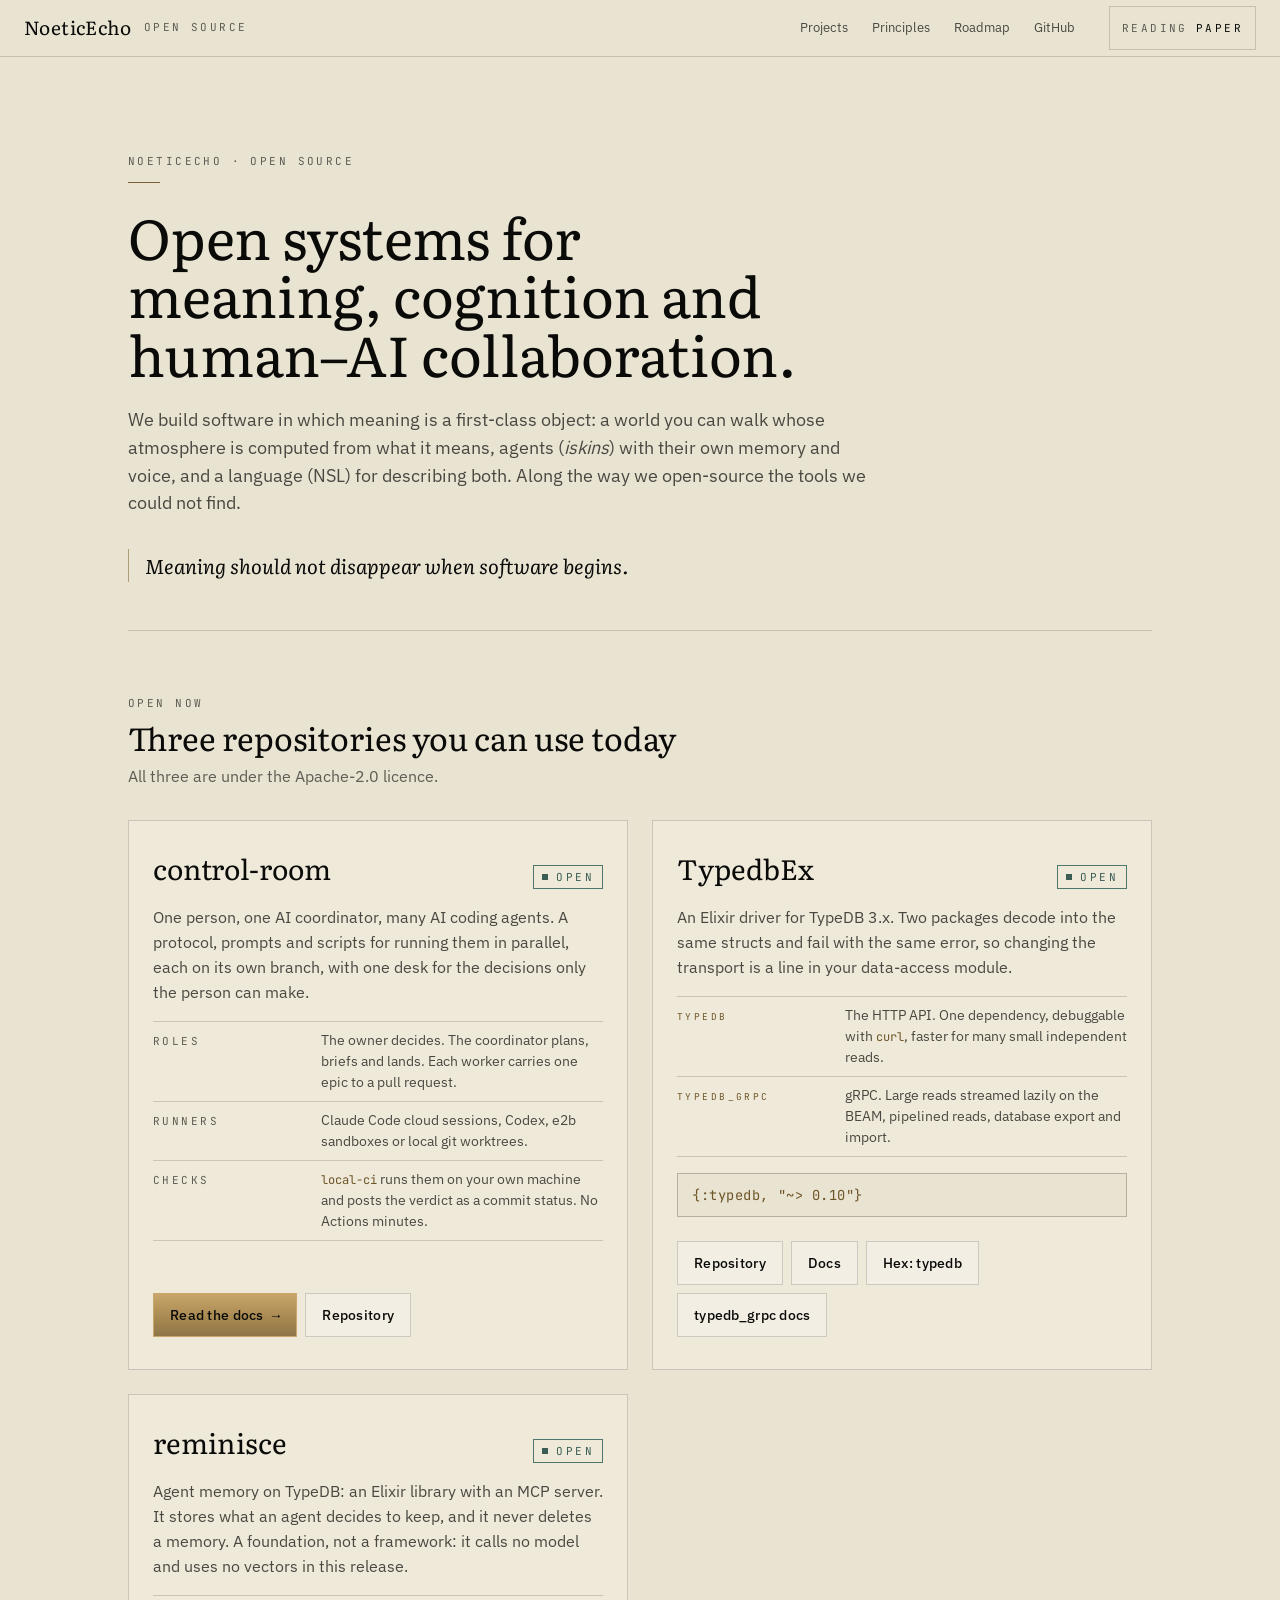
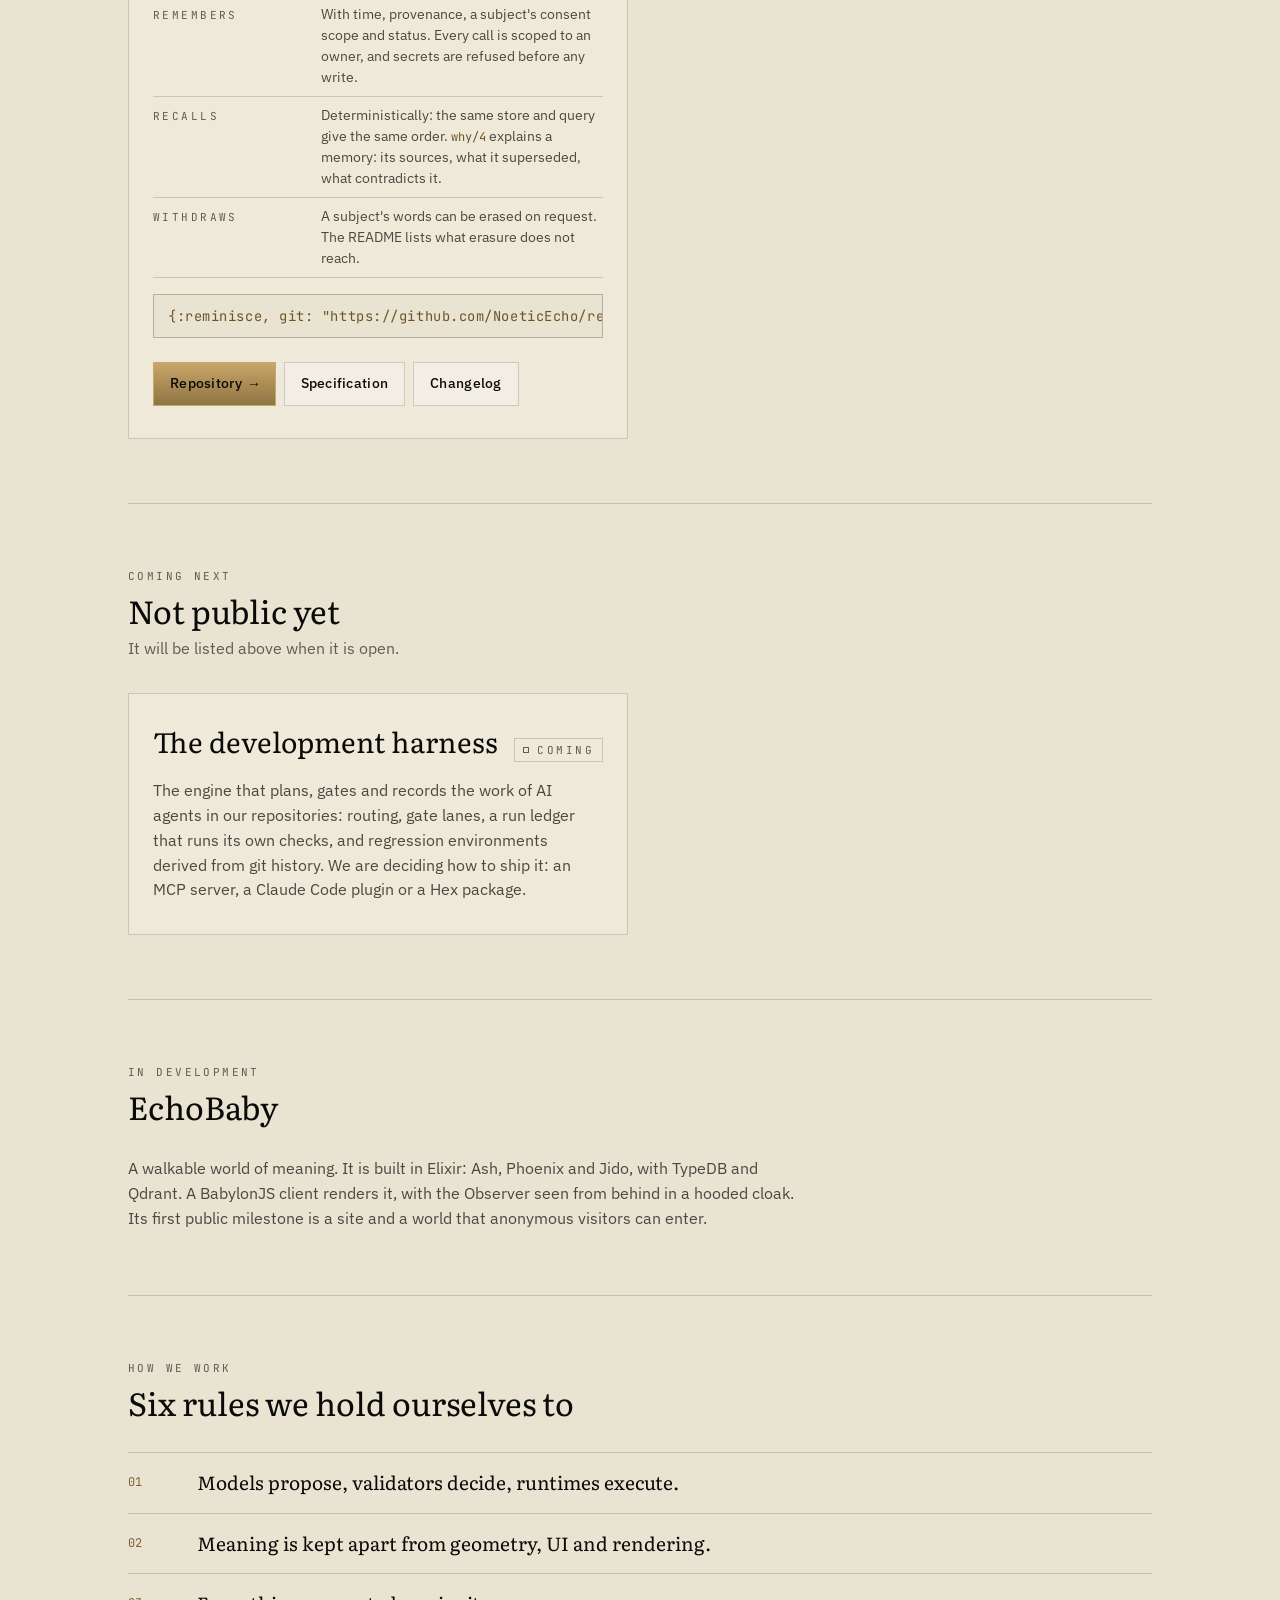
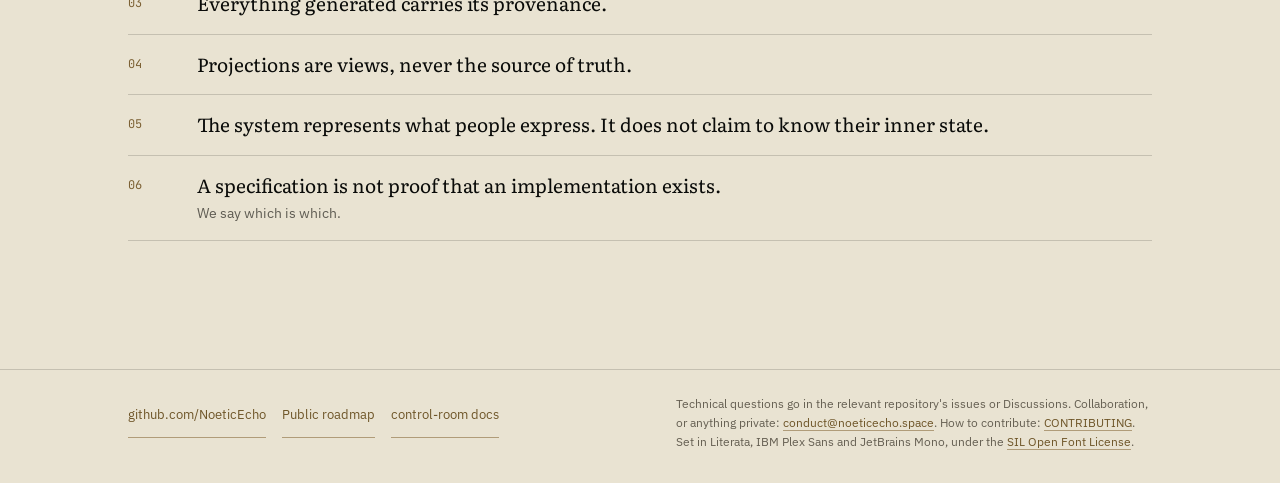
==== commit 578cac58: "reminisce is open: the third repository, moved from «Coming next» Co-Authored-By: Claude Opus 5.5 <n" ====
--- a/index.html
+++ b/index.html
@@ -4,7 +4,7 @@
 <meta charset="utf-8">
 <meta name="viewport" content="width=device-width, initial-scale=1, viewport-fit=cover">
 <title>NoeticEcho · Open systems for meaning, cognition and human–AI collaboration</title>
-<meta name="description" content="NoeticEcho builds open systems for meaning, cognition and human–AI collaboration. Open now: control-room, for running many AI coding agents with one coordinator, and TypedbEx, an Elixir driver for TypeDB 3.x.">
+<meta name="description" content="NoeticEcho builds open systems for meaning, cognition and human–AI collaboration. Open now: control-room, for running many AI coding agents with one coordinator; TypedbEx, an Elixir driver for TypeDB 3.x; and reminisce, agent memory on TypeDB.">
 <link rel="canonical" href="https://open.noeticecho.space/">
 <meta name="color-scheme" content="dark light">
 <meta name="theme-color" content="#0A0B09" media="(prefers-color-scheme: dark)">
@@ -37,7 +37,7 @@
 <meta property="og:locale" content="en_GB">
 <meta property="og:url" content="https://open.noeticecho.space/">
 <meta property="og:title" content="NoeticEcho · Open source">
-<meta property="og:description" content="Open systems for meaning, cognition and human–AI collaboration. control-room and TypedbEx are open now.">
+<meta property="og:description" content="Open systems for meaning, cognition and human–AI collaboration. control-room, TypedbEx and reminisce are open now.">
 <meta property="og:image" content="https://open.noeticecho.space/social/org.png">
 <meta property="og:image:type" content="image/png">
 <meta property="og:image:width" content="1280">
@@ -45,7 +45,7 @@
 <meta property="og:image:alt" content="NoeticEcho: open systems for meaning, cognition and human–AI collaboration.">
 <meta name="twitter:card" content="summary_large_image">
 <meta name="twitter:title" content="NoeticEcho · Open source">
-<meta name="twitter:description" content="Open systems for meaning, cognition and human–AI collaboration. control-room and TypedbEx are open now.">
+<meta name="twitter:description" content="Open systems for meaning, cognition and human–AI collaboration. control-room, TypedbEx and reminisce are open now.">
 <meta name="twitter:image" content="https://open.noeticecho.space/social/org.png">
 <meta name="twitter:image:alt" content="NoeticEcho: open systems for meaning, cognition and human–AI collaboration.">
 
@@ -97,6 +97,19 @@
       "sameAs": ["https://hex.pm/packages/typedb", "https://hex.pm/packages/typedb_grpc"],
       "author": { "@id": "https://open.noeticecho.space/#org" },
       "publisher": { "@id": "https://open.noeticecho.space/#org" }
+    },
+    {
+      "@type": "SoftwareSourceCode",
+      "@id": "https://open.noeticecho.space/#reminisce",
+      "name": "reminisce",
+      "description": "Agent memory on TypeDB: an Elixir library with an MCP server. It remembers with time, provenance and scope, recalls deterministically, explains why it remembers, and never deletes a memory.",
+      "url": "https://github.com/NoeticEcho/reminisce-elixir",
+      "codeRepository": "https://github.com/NoeticEcho/reminisce-elixir",
+      "programmingLanguage": "Elixir",
+      "runtimePlatform": "Erlang/OTP",
+      "license": "https://www.apache.org/licenses/LICENSE-2.0",
+      "author": { "@id": "https://open.noeticecho.space/#org" },
+      "publisher": { "@id": "https://open.noeticecho.space/#org" }
     }
   ]
 }
@@ -129,8 +142,8 @@
     <section class="section" id="open" aria-labelledby="open-title">
       <header>
         <p class="label">Open now</p>
-        <h2 id="open-title">Two repositories you can use today</h2>
-        <p>Both are under the Apache-2.0 licence.</p>
+        <h2 id="open-title">Three repositories you can use today</h2>
+        <p>All three are under the Apache-2.0 licence.</p>
       </header>
       <div class="plates">
         <article class="plate" aria-labelledby="cr-title">
@@ -168,6 +181,25 @@
             <a class="btn" href="https://hexdocs.pm/typedb_grpc">typedb_grpc docs</a>
           </div>
         </article>
+
+        <article class="plate" aria-labelledby="mem-title">
+          <div class="plate-head">
+            <h3 id="mem-title">reminisce</h3>
+            <span class="state open">open</span>
+          </div>
+          <p>Agent memory on TypeDB: an Elixir library with an MCP server. It stores what an agent decides to keep, and it never deletes a memory. A foundation, not a framework: it calls no model and uses no vectors in this release.</p>
+          <dl class="facts">
+            <div><dt>Remembers</dt><dd>With time, provenance, a subject's consent scope and status. Every call is scoped to an owner, and secrets are refused before any write.</dd></div>
+            <div><dt>Recalls</dt><dd>Deterministically: the same store and query give the same order. <code>why/4</code> explains a memory: its sources, what it superseded, what contradicts it.</dd></div>
+            <div><dt>Withdraws</dt><dd>A subject's words can be erased on request. The README lists what erasure does not reach.</dd></div>
+          </dl>
+          <code class="command dep">{:reminisce, git: "https://github.com/NoeticEcho/reminisce-elixir.git", tag: "v0.2.0"}</code>
+          <div class="actions">
+            <a class="btn primary" href="https://github.com/NoeticEcho/reminisce-elixir">Repository <span class="arrow" aria-hidden="true">→</span></a>
+            <a class="btn" href="https://github.com/NoeticEcho/reminisce-elixir/blob/main/docs/spec.md">Specification</a>
+            <a class="btn" href="https://github.com/NoeticEcho/reminisce-elixir/blob/main/docs/CHANGELOG.md">Changelog</a>
+          </div>
+        </article>
       </div>
     </section>
 
@@ -175,16 +207,9 @@
       <header>
         <p class="label">Coming next</p>
         <h2 id="next-title">Not public yet</h2>
-        <p>They will be listed above when they are open.</p>
+        <p>It will be listed above when it is open.</p>
       </header>
       <div class="plates">
-        <article class="plate" aria-labelledby="mem-title">
-          <div class="plate-head">
-            <h3 id="mem-title">Agent memory on TypeDB</h3>
-            <span class="state">coming</span>
-          </div>
-          <p>A small semantic memory substrate for Elixir agents on TypedbEx: kinds of memory as types, events as relations, provenance and supersession as facts about facts. A foundation, not a framework.</p>
-        </article>
         <article class="plate" aria-labelledby="harness-title">
           <div class="plate-head">
             <h3 id="harness-title">The development harness</h3>
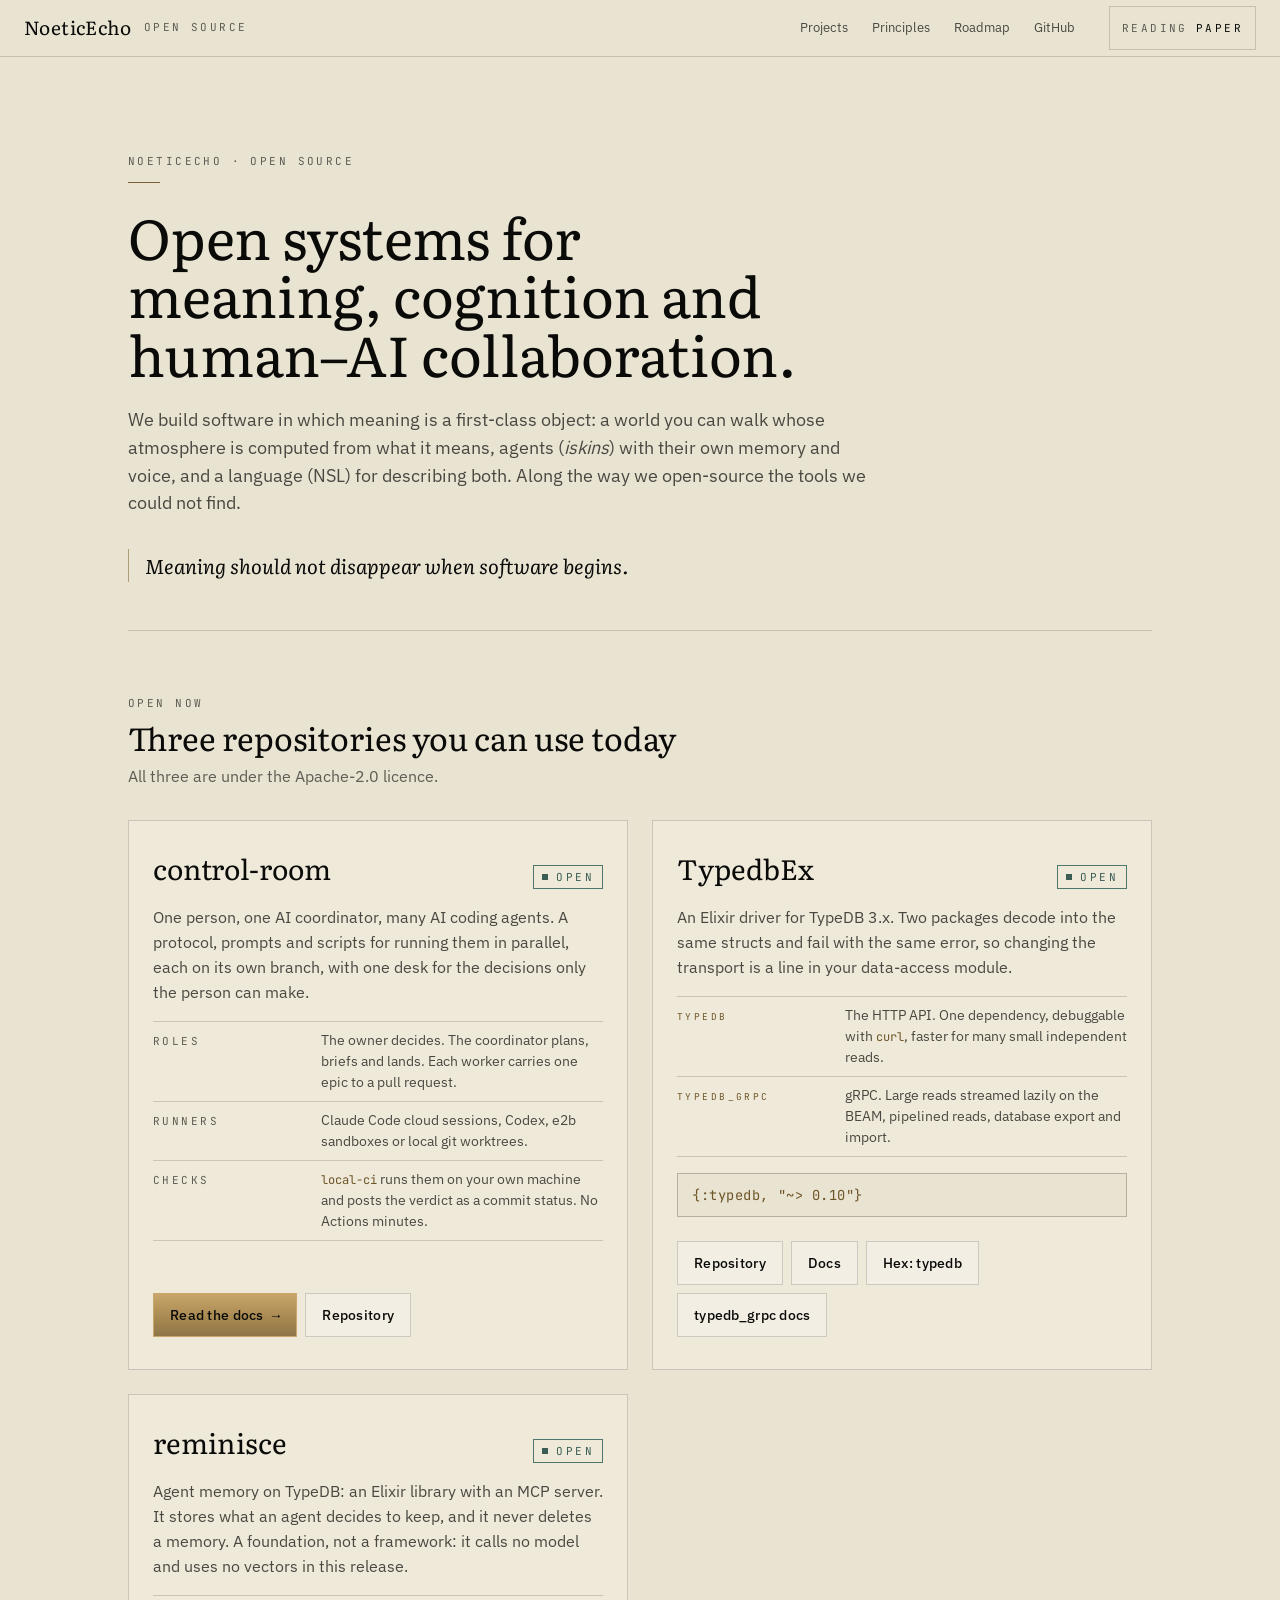
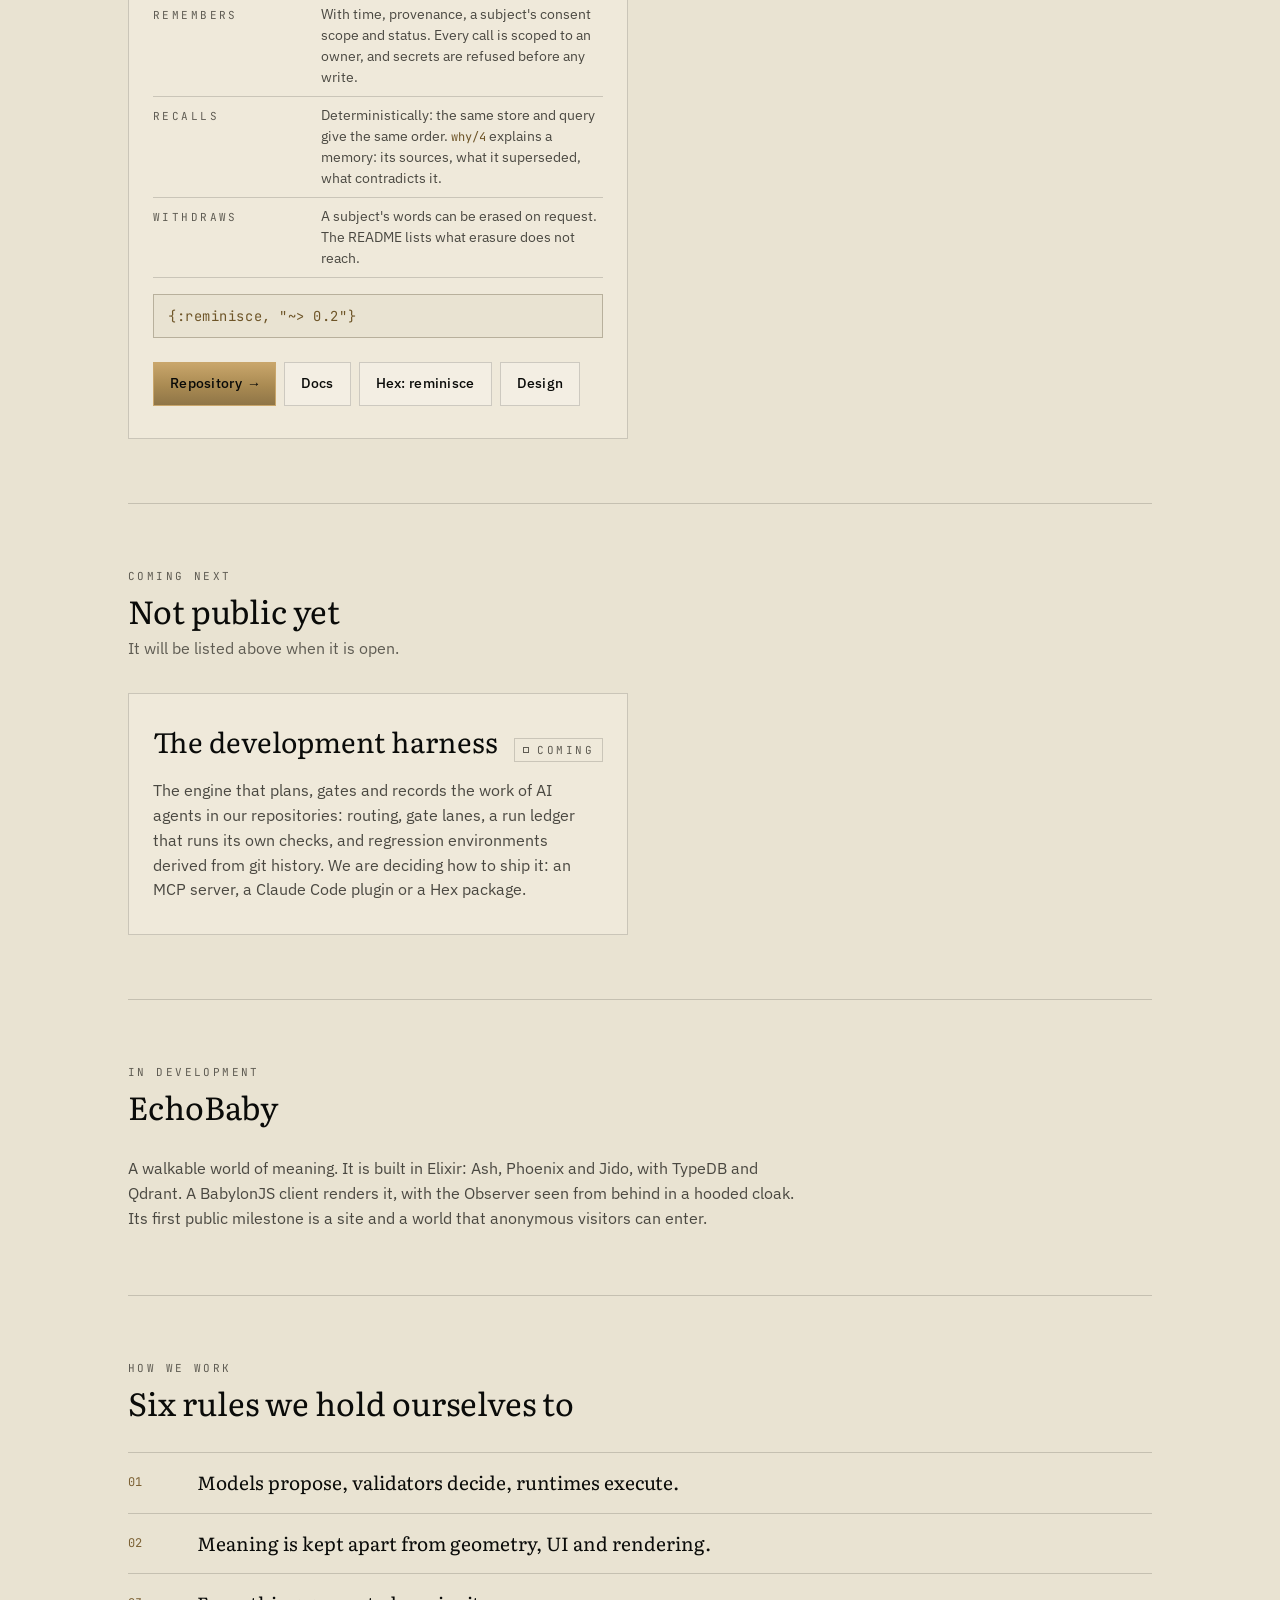
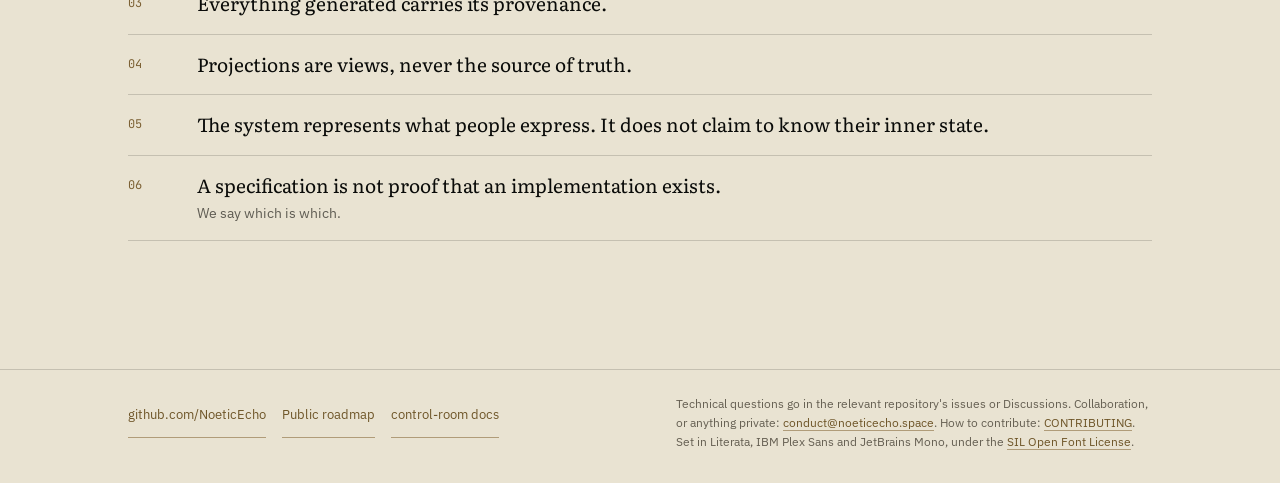
==== commit ed24d947: "reminisce is on Hex: the dependency line, docs and package links Co-Authored-By: Claude Opus 5.5 <no" ====
--- a/index.html
+++ b/index.html
@@ -103,8 +103,9 @@
       "@id": "https://open.noeticecho.space/#reminisce",
       "name": "reminisce",
       "description": "Agent memory on TypeDB: an Elixir library with an MCP server. It remembers with time, provenance and scope, recalls deterministically, explains why it remembers, and never deletes a memory.",
-      "url": "https://github.com/NoeticEcho/reminisce-elixir",
+      "url": "https://hexdocs.pm/reminisce",
       "codeRepository": "https://github.com/NoeticEcho/reminisce-elixir",
+      "sameAs": ["https://hex.pm/packages/reminisce"],
       "programmingLanguage": "Elixir",
       "runtimePlatform": "Erlang/OTP",
       "license": "https://www.apache.org/licenses/LICENSE-2.0",
@@ -193,11 +194,12 @@
             <div><dt>Recalls</dt><dd>Deterministically: the same store and query give the same order. <code>why/4</code> explains a memory: its sources, what it superseded, what contradicts it.</dd></div>
             <div><dt>Withdraws</dt><dd>A subject's words can be erased on request. The README lists what erasure does not reach.</dd></div>
           </dl>
-          <code class="command dep">{:reminisce, git: "https://github.com/NoeticEcho/reminisce-elixir.git", tag: "v0.2.0"}</code>
+          <code class="command dep">{:reminisce, "~> 0.2"}</code>
           <div class="actions">
             <a class="btn primary" href="https://github.com/NoeticEcho/reminisce-elixir">Repository <span class="arrow" aria-hidden="true">→</span></a>
-            <a class="btn" href="https://github.com/NoeticEcho/reminisce-elixir/blob/main/docs/spec.md">Specification</a>
-            <a class="btn" href="https://github.com/NoeticEcho/reminisce-elixir/blob/main/docs/CHANGELOG.md">Changelog</a>
+            <a class="btn" href="https://hexdocs.pm/reminisce">Docs</a>
+            <a class="btn" href="https://hex.pm/packages/reminisce">Hex: reminisce</a>
+            <a class="btn" href="https://hexdocs.pm/reminisce/spec.html">Design</a>
           </div>
         </article>
       </div>
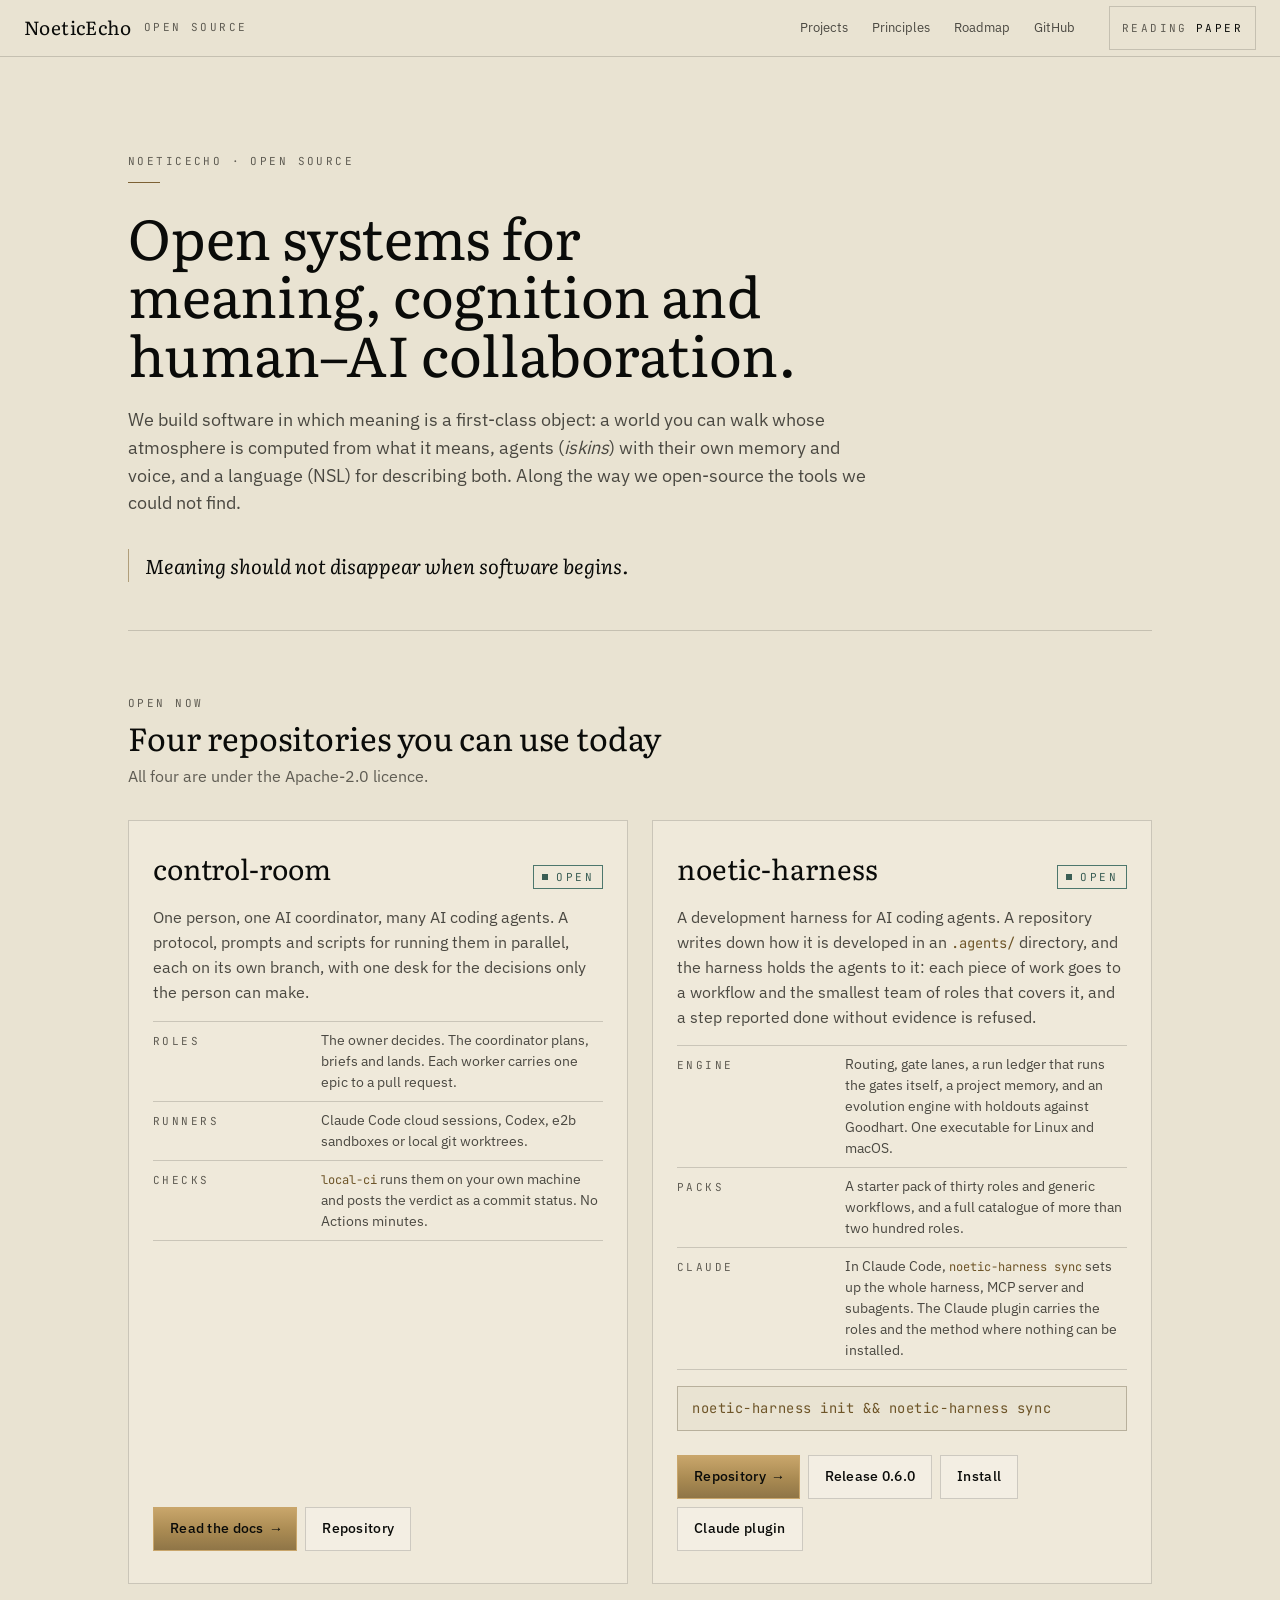
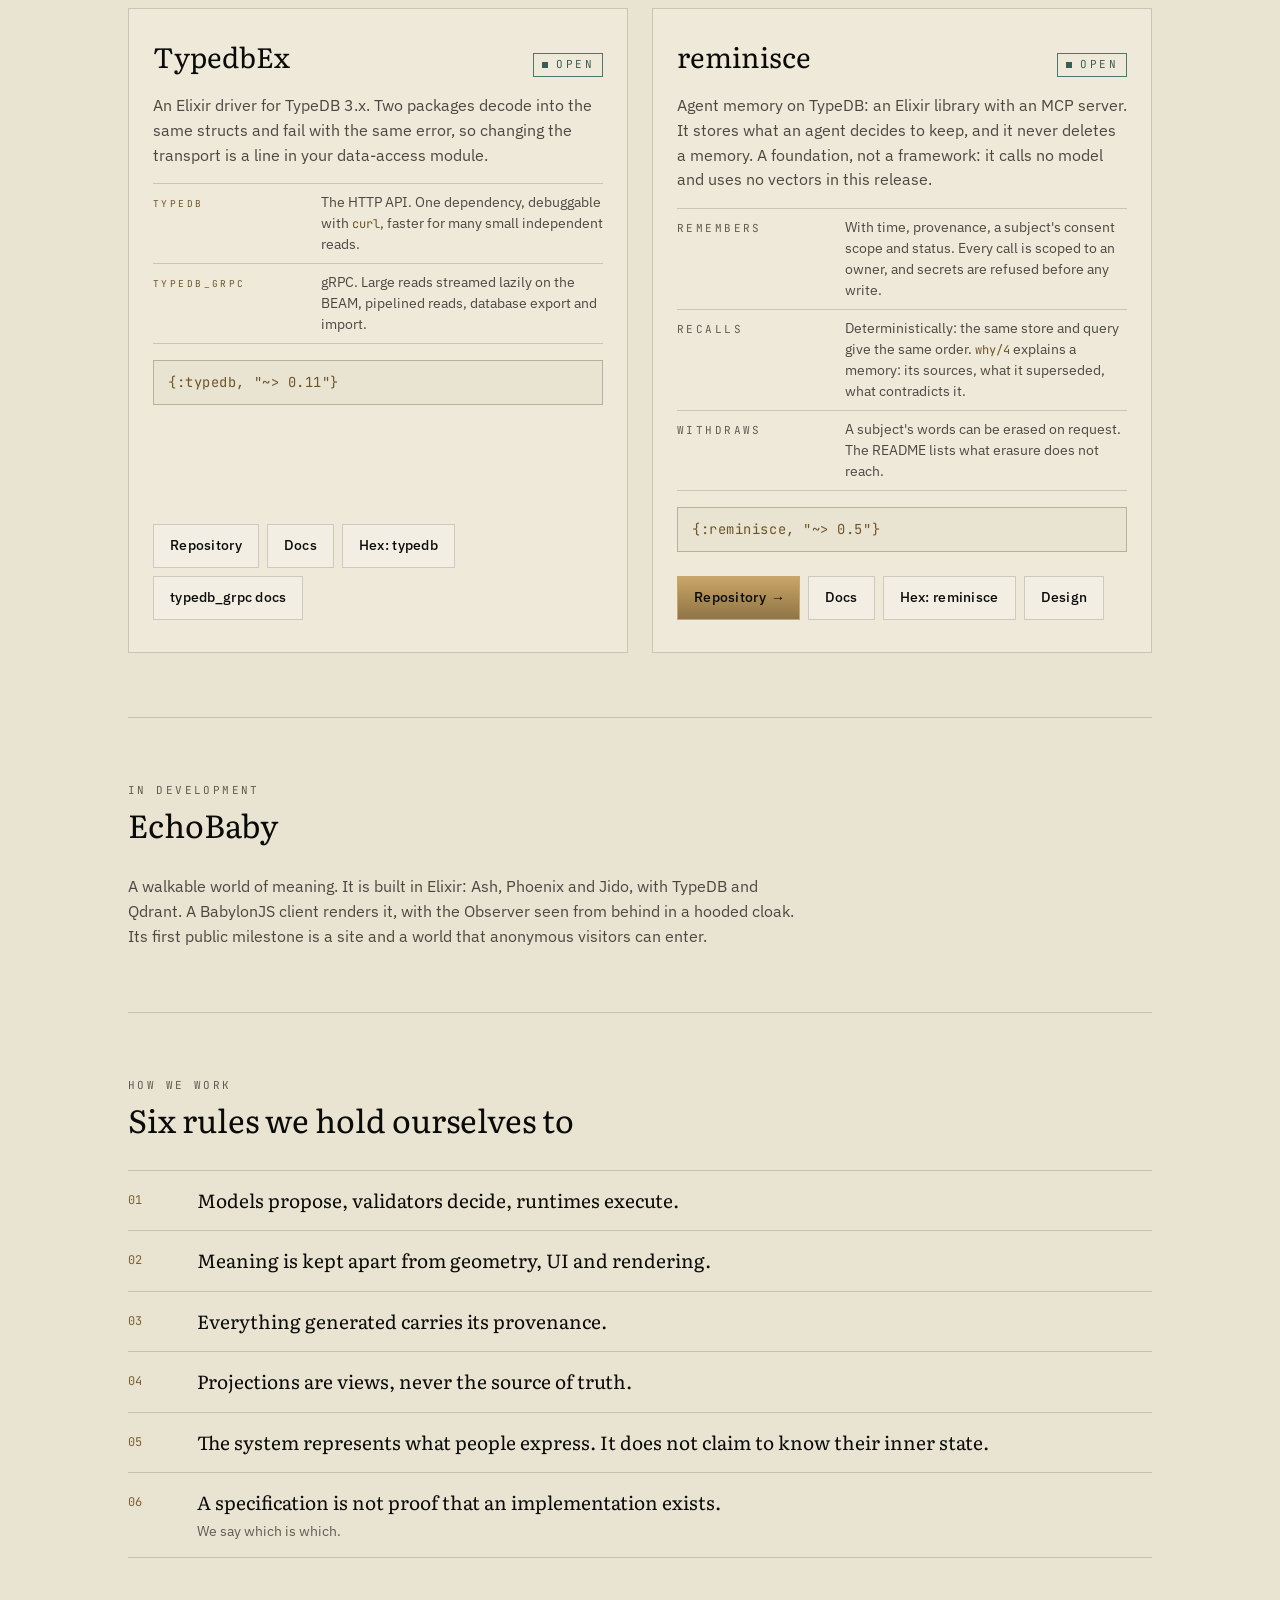
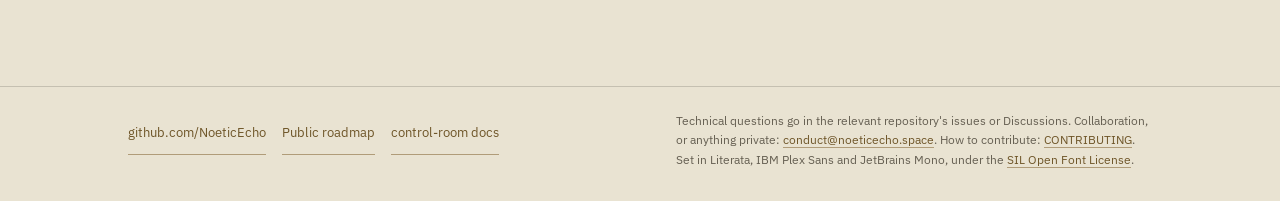
==== commit 2ac496b4: "noetic-harness is open: its plate, its JSON-LD, and «Coming next» retired; reminisce ~> 0.5 and type" ====
--- a/index.html
+++ b/index.html
@@ -4,7 +4,7 @@
 <meta charset="utf-8">
 <meta name="viewport" content="width=device-width, initial-scale=1, viewport-fit=cover">
 <title>NoeticEcho · Open systems for meaning, cognition and human–AI collaboration</title>
-<meta name="description" content="NoeticEcho builds open systems for meaning, cognition and human–AI collaboration. Open now: control-room, for running many AI coding agents with one coordinator; TypedbEx, an Elixir driver for TypeDB 3.x; and reminisce, agent memory on TypeDB.">
+<meta name="description" content="NoeticEcho builds open systems for meaning, cognition and human–AI collaboration. Open now: control-room, for running many AI coding agents with one coordinator; noetic-harness, a development harness that routes, gates and records their work; TypedbEx, an Elixir driver for TypeDB 3.x; and reminisce, agent memory on TypeDB.">
 <link rel="canonical" href="https://open.noeticecho.space/">
 <meta name="color-scheme" content="dark light">
 <meta name="theme-color" content="#0A0B09" media="(prefers-color-scheme: dark)">
@@ -37,7 +37,7 @@
 <meta property="og:locale" content="en_GB">
 <meta property="og:url" content="https://open.noeticecho.space/">
 <meta property="og:title" content="NoeticEcho · Open source">
-<meta property="og:description" content="Open systems for meaning, cognition and human–AI collaboration. control-room, TypedbEx and reminisce are open now.">
+<meta property="og:description" content="Open systems for meaning, cognition and human–AI collaboration. control-room, noetic-harness, TypedbEx and reminisce are open now.">
 <meta property="og:image" content="https://open.noeticecho.space/social/org.png">
 <meta property="og:image:type" content="image/png">
 <meta property="og:image:width" content="1280">
@@ -45,7 +45,7 @@
 <meta property="og:image:alt" content="NoeticEcho: open systems for meaning, cognition and human–AI collaboration.">
 <meta name="twitter:card" content="summary_large_image">
 <meta name="twitter:title" content="NoeticEcho · Open source">
-<meta name="twitter:description" content="Open systems for meaning, cognition and human–AI collaboration. control-room, TypedbEx and reminisce are open now.">
+<meta name="twitter:description" content="Open systems for meaning, cognition and human–AI collaboration. control-room, noetic-harness, TypedbEx and reminisce are open now.">
 <meta name="twitter:image" content="https://open.noeticecho.space/social/org.png">
 <meta name="twitter:image:alt" content="NoeticEcho: open systems for meaning, cognition and human–AI collaboration.">
 
@@ -80,6 +80,22 @@
       "programmingLanguage": ["Shell", "Python", "JavaScript"],
       "license": "https://www.apache.org/licenses/LICENSE-2.0",
       "image": "https://open.noeticecho.space/social/control-room.png",
+      "author": { "@id": "https://open.noeticecho.space/#org" },
+      "publisher": { "@id": "https://open.noeticecho.space/#org" }
+    },
+    {
+      "@type": "SoftwareSourceCode",
+      "@id": "https://open.noeticecho.space/#noetic-harness",
+      "name": "noetic-harness",
+      "description": "A development harness for AI coding agents: it routes each piece of work to a workflow and the smallest team of roles, plans and runs the gates a change must pass, keeps a run ledger that refuses a step reported done without evidence, and keeps a project memory. A single executable for Linux and macOS, and a Claude plugin.",
+      "url": "https://github.com/NoeticEcho/noetic-harness",
+      "codeRepository": "https://github.com/NoeticEcho/noetic-harness",
+      "downloadUrl": "https://github.com/NoeticEcho/noetic-harness/releases/latest",
+      "softwareVersion": "0.6.0",
+      "programmingLanguage": "Elixir",
+      "runtimePlatform": "Erlang/OTP",
+      "operatingSystem": ["Linux", "macOS"],
+      "license": "https://www.apache.org/licenses/LICENSE-2.0",
       "author": { "@id": "https://open.noeticecho.space/#org" },
       "publisher": { "@id": "https://open.noeticecho.space/#org" }
     },
@@ -143,8 +159,8 @@
     <section class="section" id="open" aria-labelledby="open-title">
       <header>
         <p class="label">Open now</p>
-        <h2 id="open-title">Three repositories you can use today</h2>
-        <p>All three are under the Apache-2.0 licence.</p>
+        <h2 id="open-title">Four repositories you can use today</h2>
+        <p>All four are under the Apache-2.0 licence.</p>
       </header>
       <div class="plates">
         <article class="plate" aria-labelledby="cr-title">
@@ -164,6 +180,26 @@
           </div>
         </article>
 
+        <article class="plate" aria-labelledby="nh-title">
+          <div class="plate-head">
+            <h3 id="nh-title">noetic-harness</h3>
+            <span class="state open">open</span>
+          </div>
+          <p>A development harness for AI coding agents. A repository writes down how it is developed in an <code>.agents/</code> directory, and the harness holds the agents to it: each piece of work goes to a workflow and the smallest team of roles that covers it, and a step reported done without evidence is refused.</p>
+          <dl class="facts">
+            <div><dt>Engine</dt><dd>Routing, gate lanes, a run ledger that runs the gates itself, a project memory, and an evolution engine with holdouts against Goodhart. One executable for Linux and macOS.</dd></div>
+            <div><dt>Packs</dt><dd>A starter pack of thirty roles and generic workflows, and a full catalogue of more than two hundred roles.</dd></div>
+            <div><dt>Claude</dt><dd>In Claude Code, <code>noetic-harness sync</code> sets up the whole harness, MCP server and subagents. The Claude plugin carries the roles and the method where nothing can be installed.</dd></div>
+          </dl>
+          <code class="command dep">noetic-harness init &amp;&amp; noetic-harness sync</code>
+          <div class="actions">
+            <a class="btn primary" href="https://github.com/NoeticEcho/noetic-harness">Repository <span class="arrow" aria-hidden="true">→</span></a>
+            <a class="btn" href="https://github.com/NoeticEcho/noetic-harness/releases/latest">Release 0.6.0</a>
+            <a class="btn" href="https://github.com/NoeticEcho/noetic-harness#install">Install</a>
+            <a class="btn" href="https://github.com/NoeticEcho/noetic-harness/tree/main/priv/plugin">Claude plugin</a>
+          </div>
+        </article>
+
         <article class="plate" aria-labelledby="tx-title">
           <div class="plate-head">
             <h3 id="tx-title">TypedbEx</h3>
@@ -174,7 +210,7 @@
             <div><dt><code>typedb</code></dt><dd>The HTTP API. One dependency, debuggable with <code>curl</code>, faster for many small independent reads.</dd></div>
             <div><dt><code>typedb_grpc</code></dt><dd>gRPC. Large reads streamed lazily on the BEAM, pipelined reads, database export and import.</dd></div>
           </dl>
-          <code class="command dep">{:typedb, "~> 0.10"}</code>
+          <code class="command dep">{:typedb, "~> 0.11"}</code>
           <div class="actions">
             <a class="btn" href="https://github.com/NoeticEcho/TypedbEx">Repository</a>
             <a class="btn" href="https://hexdocs.pm/typedb">Docs</a>
@@ -194,30 +230,13 @@
             <div><dt>Recalls</dt><dd>Deterministically: the same store and query give the same order. <code>why/4</code> explains a memory: its sources, what it superseded, what contradicts it.</dd></div>
             <div><dt>Withdraws</dt><dd>A subject's words can be erased on request. The README lists what erasure does not reach.</dd></div>
           </dl>
-          <code class="command dep">{:reminisce, "~> 0.2"}</code>
+          <code class="command dep">{:reminisce, "~> 0.5"}</code>
           <div class="actions">
             <a class="btn primary" href="https://github.com/NoeticEcho/reminisce-elixir">Repository <span class="arrow" aria-hidden="true">→</span></a>
             <a class="btn" href="https://hexdocs.pm/reminisce">Docs</a>
             <a class="btn" href="https://hex.pm/packages/reminisce">Hex: reminisce</a>
             <a class="btn" href="https://hexdocs.pm/reminisce/spec.html">Design</a>
           </div>
-        </article>
-      </div>
-    </section>
-
-    <section class="section" id="next" aria-labelledby="next-title">
-      <header>
-        <p class="label">Coming next</p>
-        <h2 id="next-title">Not public yet</h2>
-        <p>It will be listed above when it is open.</p>
-      </header>
-      <div class="plates">
-        <article class="plate" aria-labelledby="harness-title">
-          <div class="plate-head">
-            <h3 id="harness-title">The development harness</h3>
-            <span class="state">coming</span>
-          </div>
-          <p>The engine that plans, gates and records the work of AI agents in our repositories: routing, gate lanes, a run ledger that runs its own checks, and regression environments derived from git history. We are deciding how to ship it: an MCP server, a Claude Code plugin or a Hex package.</p>
         </article>
       </div>
     </section>
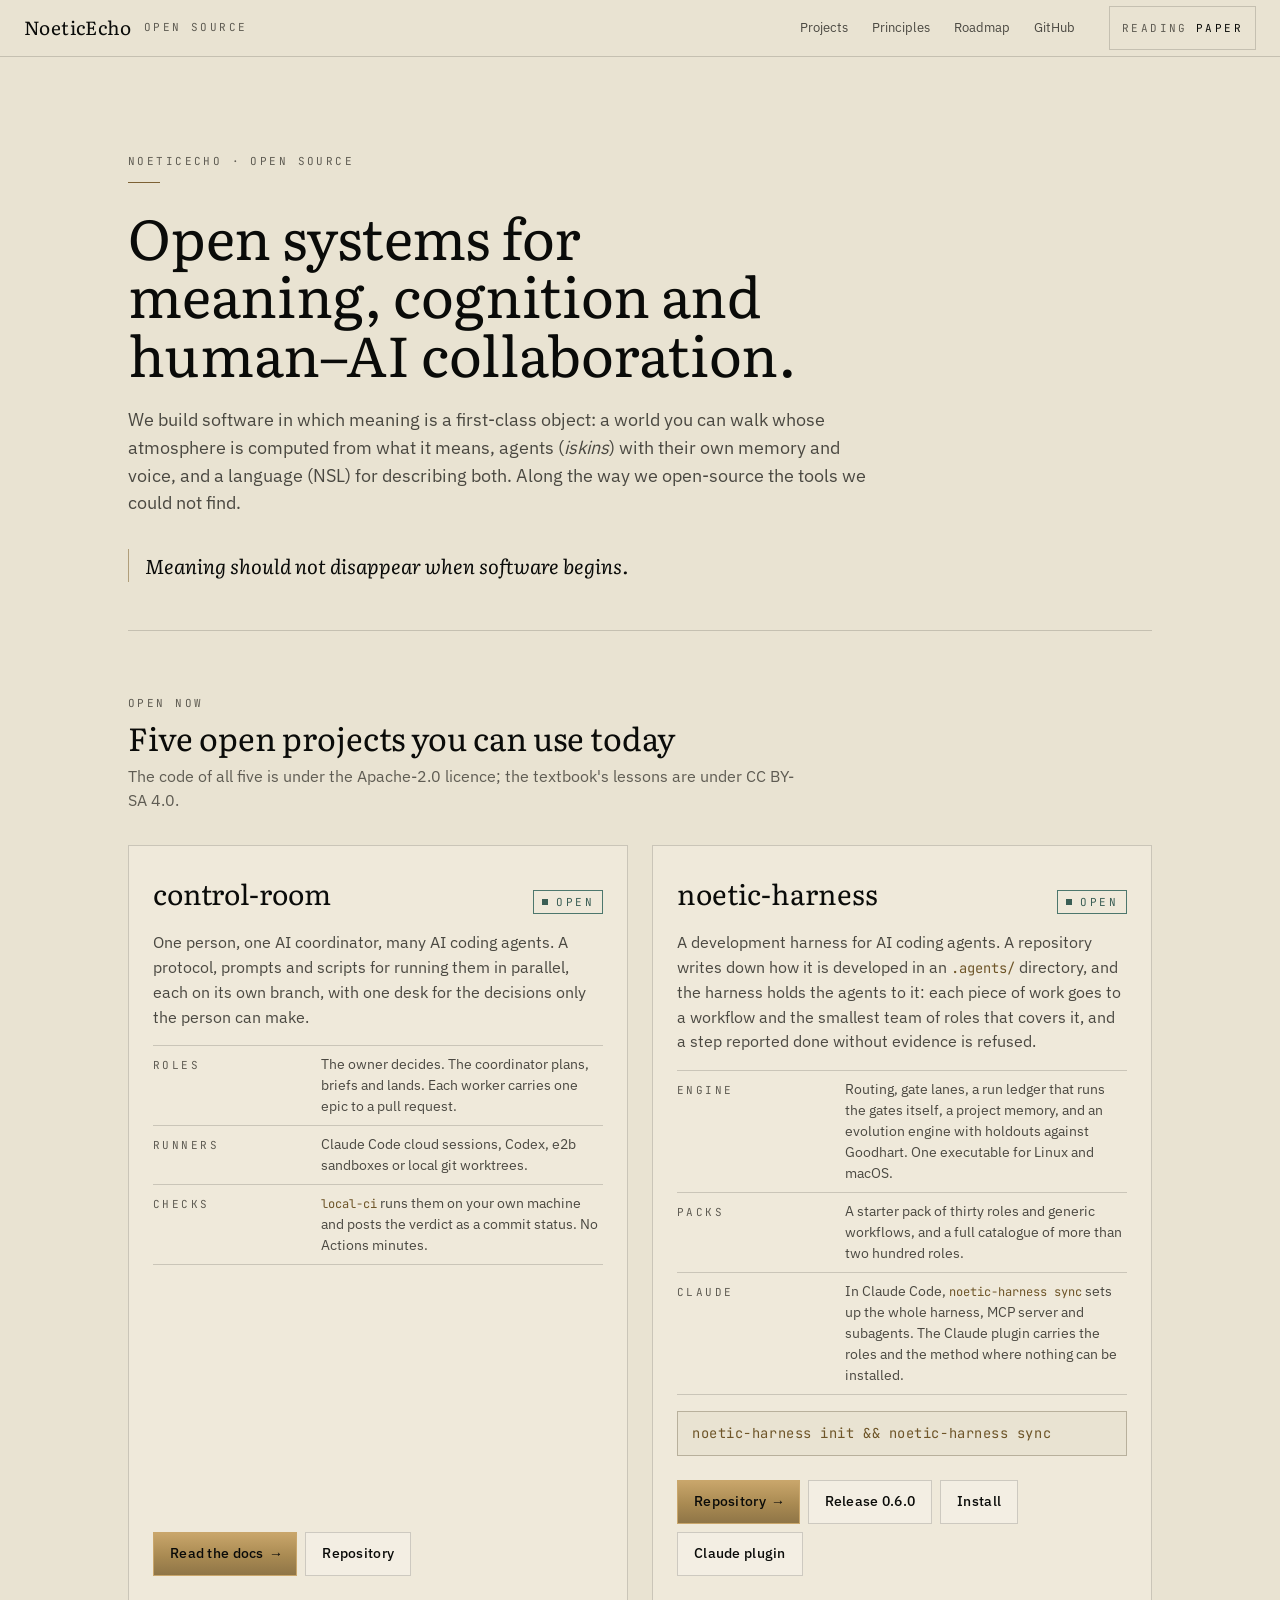
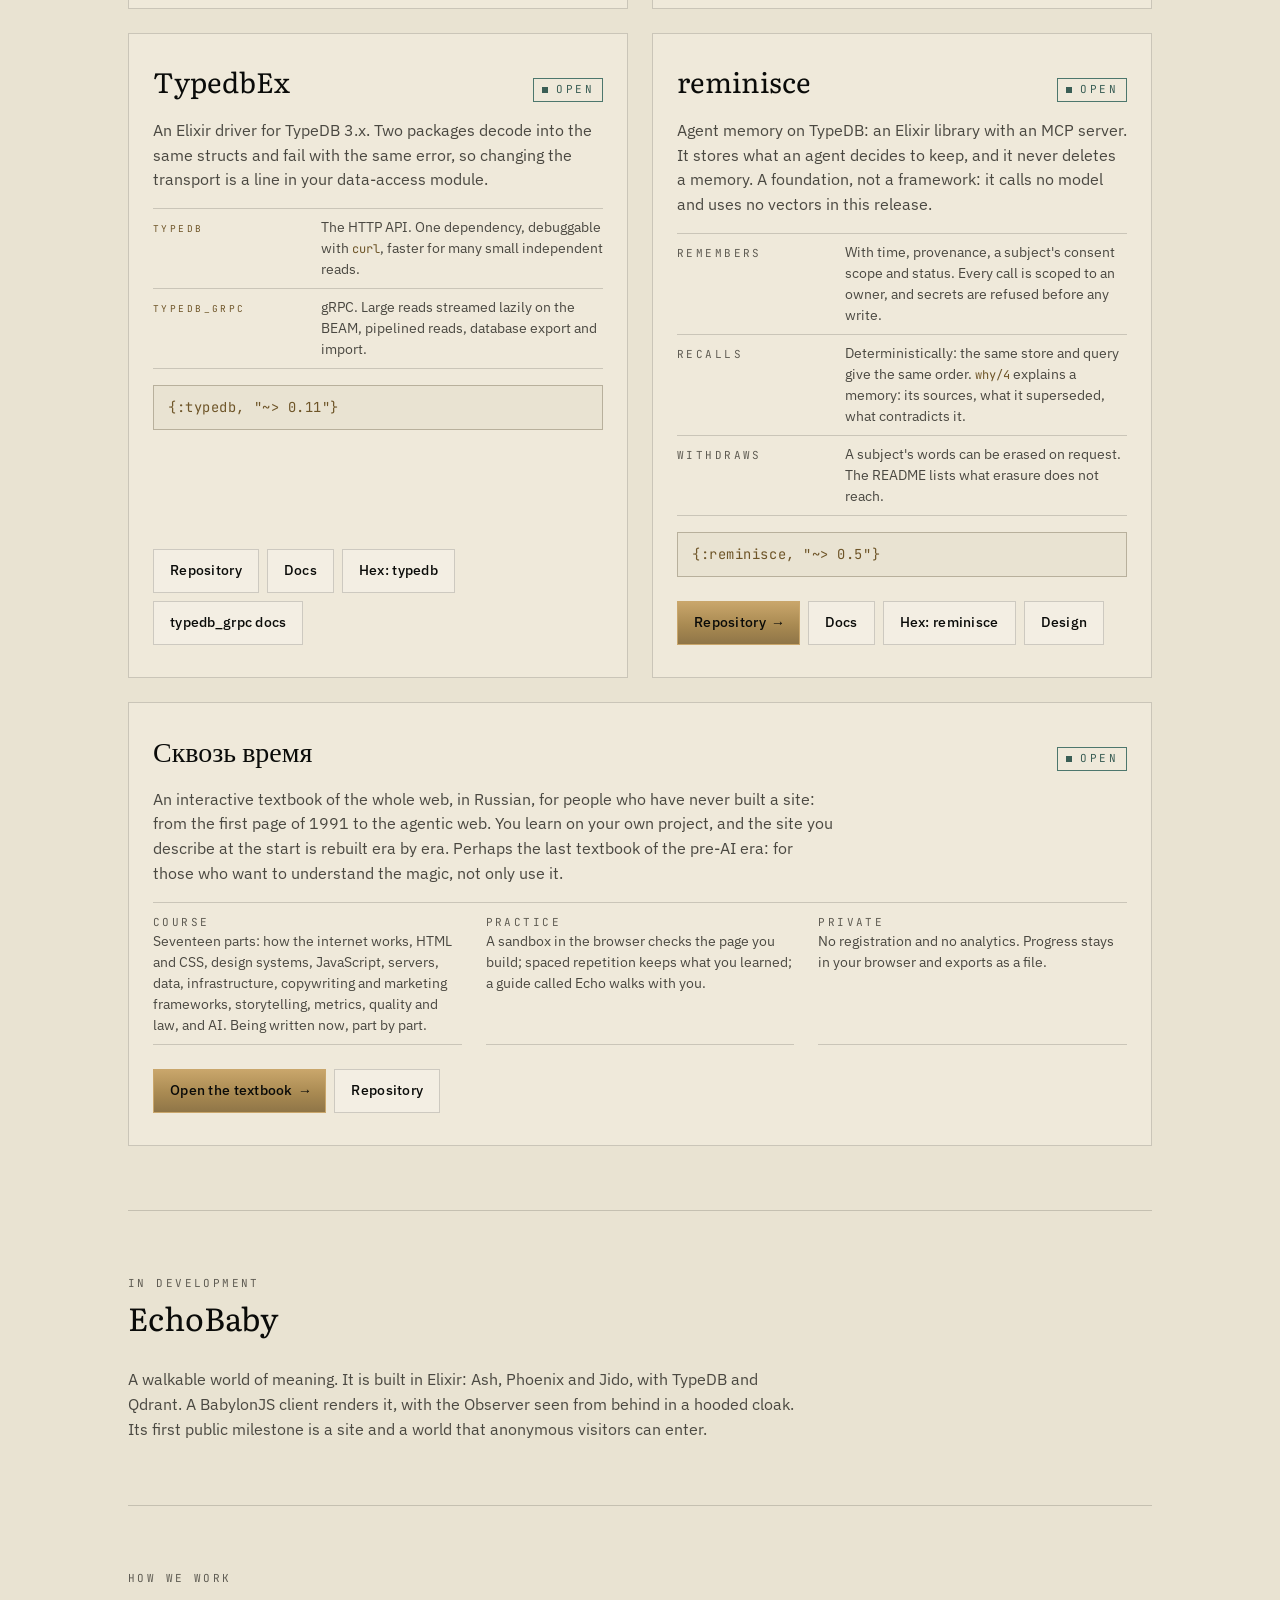
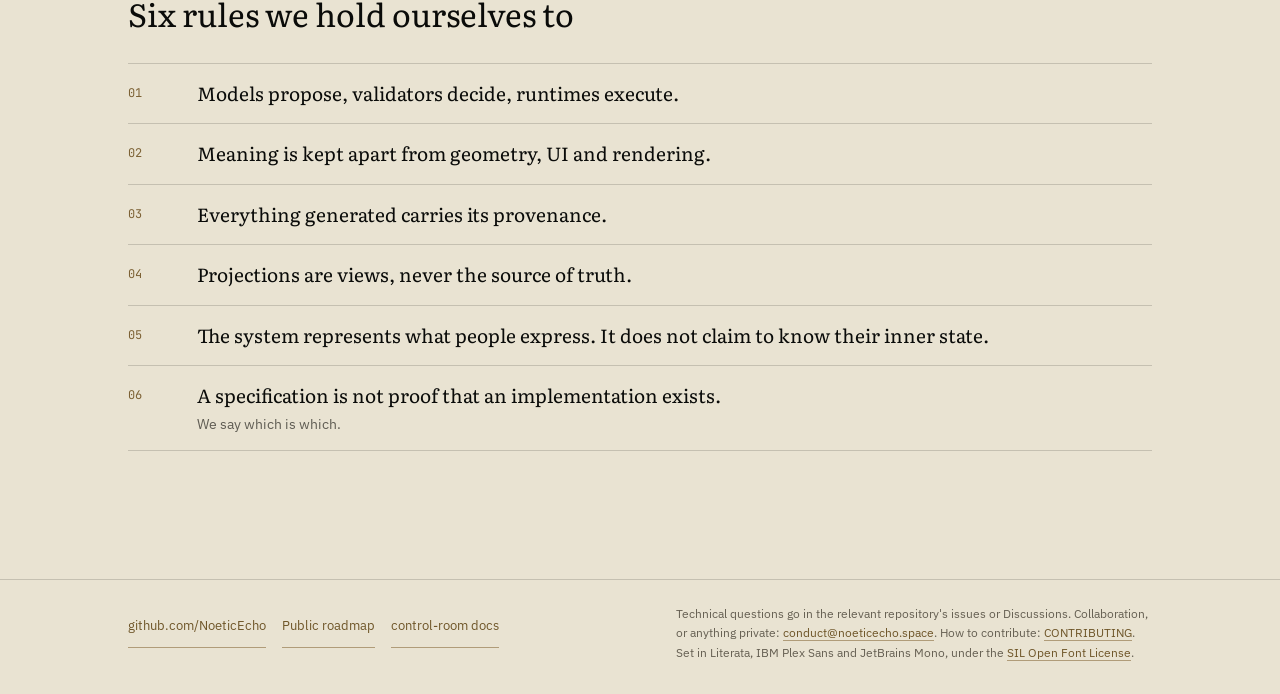
==== commit 6faf4a96: "«Сквозь время» is open: the textbook's plate, its Course JSON-LD, and /learn/ in the sitemap The fif" ====
--- a/index.html
+++ b/index.html
@@ -4,7 +4,7 @@
 <meta charset="utf-8">
 <meta name="viewport" content="width=device-width, initial-scale=1, viewport-fit=cover">
 <title>NoeticEcho · Open systems for meaning, cognition and human–AI collaboration</title>
-<meta name="description" content="NoeticEcho builds open systems for meaning, cognition and human–AI collaboration. Open now: control-room, for running many AI coding agents with one coordinator; noetic-harness, a development harness that routes, gates and records their work; TypedbEx, an Elixir driver for TypeDB 3.x; and reminisce, agent memory on TypeDB.">
+<meta name="description" content="NoeticEcho builds open systems for meaning, cognition and human–AI collaboration. Open now: control-room, for running many AI coding agents with one coordinator; noetic-harness, a development harness that routes, gates and records their work; TypedbEx, an Elixir driver for TypeDB 3.x; reminisce, agent memory on TypeDB; and «Сквозь время», an open interactive textbook of the whole web.">
 <link rel="canonical" href="https://open.noeticecho.space/">
 <meta name="color-scheme" content="dark light">
 <meta name="theme-color" content="#0A0B09" media="(prefers-color-scheme: dark)">
@@ -37,7 +37,7 @@
 <meta property="og:locale" content="en_GB">
 <meta property="og:url" content="https://open.noeticecho.space/">
 <meta property="og:title" content="NoeticEcho · Open source">
-<meta property="og:description" content="Open systems for meaning, cognition and human–AI collaboration. control-room, noetic-harness, TypedbEx and reminisce are open now.">
+<meta property="og:description" content="Open systems for meaning, cognition and human–AI collaboration. control-room, noetic-harness, TypedbEx, reminisce and the «Сквозь время» textbook are open now.">
 <meta property="og:image" content="https://open.noeticecho.space/social/org.png">
 <meta property="og:image:type" content="image/png">
 <meta property="og:image:width" content="1280">
@@ -45,7 +45,7 @@
 <meta property="og:image:alt" content="NoeticEcho: open systems for meaning, cognition and human–AI collaboration.">
 <meta name="twitter:card" content="summary_large_image">
 <meta name="twitter:title" content="NoeticEcho · Open source">
-<meta name="twitter:description" content="Open systems for meaning, cognition and human–AI collaboration. control-room, noetic-harness, TypedbEx and reminisce are open now.">
+<meta name="twitter:description" content="Open systems for meaning, cognition and human–AI collaboration. control-room, noetic-harness, TypedbEx, reminisce and the «Сквозь время» textbook are open now.">
 <meta name="twitter:image" content="https://open.noeticecho.space/social/org.png">
 <meta name="twitter:image:alt" content="NoeticEcho: open systems for meaning, cognition and human–AI collaboration.">
 
@@ -115,6 +115,21 @@
       "publisher": { "@id": "https://open.noeticecho.space/#org" }
     },
     {
+      "@type": "Course",
+      "@id": "https://open.noeticecho.space/#learn",
+      "name": "Сквозь время",
+      "alternateName": "Through Time",
+      "description": "An open interactive textbook of the whole web industry, in Russian, for absolute beginners: from the first web page of 1991 to the agentic web, learned on the learner's own project. No registration; progress stays in the browser.",
+      "url": "https://open.noeticecho.space/learn/",
+      "inLanguage": "ru",
+      "isAccessibleForFree": true,
+      "educationalLevel": "Beginner",
+      "license": "https://creativecommons.org/licenses/by-sa/4.0/",
+      "sameAs": ["https://github.com/NoeticEcho/learn"],
+      "provider": { "@id": "https://open.noeticecho.space/#org" },
+      "publisher": { "@id": "https://open.noeticecho.space/#org" }
+    },
+    {
       "@type": "SoftwareSourceCode",
       "@id": "https://open.noeticecho.space/#reminisce",
       "name": "reminisce",
@@ -159,8 +174,8 @@
     <section class="section" id="open" aria-labelledby="open-title">
       <header>
         <p class="label">Open now</p>
-        <h2 id="open-title">Four repositories you can use today</h2>
-        <p>All four are under the Apache-2.0 licence.</p>
+        <h2 id="open-title">Five open projects you can use today</h2>
+        <p>The code of all five is under the Apache-2.0 licence; the textbook's lessons are under CC BY-SA 4.0.</p>
       </header>
       <div class="plates">
         <article class="plate" aria-labelledby="cr-title">
@@ -236,6 +251,22 @@
             <a class="btn" href="https://hexdocs.pm/reminisce">Docs</a>
             <a class="btn" href="https://hex.pm/packages/reminisce">Hex: reminisce</a>
             <a class="btn" href="https://hexdocs.pm/reminisce/spec.html">Design</a>
+          </div>
+        </article>
+        <article class="plate wide" aria-labelledby="learn-title">
+          <div class="plate-head">
+            <h3 id="learn-title" lang="ru">Сквозь время</h3>
+            <span class="state open">open</span>
+          </div>
+          <p>An interactive textbook of the whole web, in Russian, for people who have never built a site: from the first page of 1991 to the agentic web. You learn on your own project, and the site you describe at the start is rebuilt era by era. Perhaps the last textbook of the pre-AI era: for those who want to understand the magic, not only use it.</p>
+          <dl class="facts">
+            <div><dt>Course</dt><dd>Seventeen parts: how the internet works, HTML and CSS, design systems, JavaScript, servers, data, infrastructure, copywriting and marketing frameworks, storytelling, metrics, quality and law, and AI. Being written now, part by part.</dd></div>
+            <div><dt>Practice</dt><dd>A sandbox in the browser checks the page you build; spaced repetition keeps what you learned; a guide called Echo walks with you.</dd></div>
+            <div><dt>Private</dt><dd>No registration and no analytics. Progress stays in your browser and exports as a file.</dd></div>
+          </dl>
+          <div class="actions">
+            <a class="btn primary" href="/learn/">Open the textbook <span class="arrow" aria-hidden="true">→</span></a>
+            <a class="btn" href="https://github.com/NoeticEcho/learn">Repository</a>
           </div>
         </article>
       </div>
--- a/assets/css/site.css
+++ b/assets/css/site.css
@@ -132,6 +132,7 @@
 
 .plates { display: grid; grid-template-columns: minmax(0, 1fr); gap: var(--space-4); }
 @media (min-width: 900px) { .plates { grid-template-columns: repeat(2, minmax(0, 1fr)); gap: var(--space-5); } }
+@media (min-width: 900px) { .plate.wide { grid-column: 1 / -1; } .plate.wide .facts { display: grid; grid-template-columns: repeat(3, minmax(0, 1fr)); gap: var(--space-5); } .plate.wide .facts > div { display: block; } }
 .plate {
   display: flex; flex-direction: column; gap: var(--space-4); min-width: 0;
   padding: var(--space-5) var(--space-4);
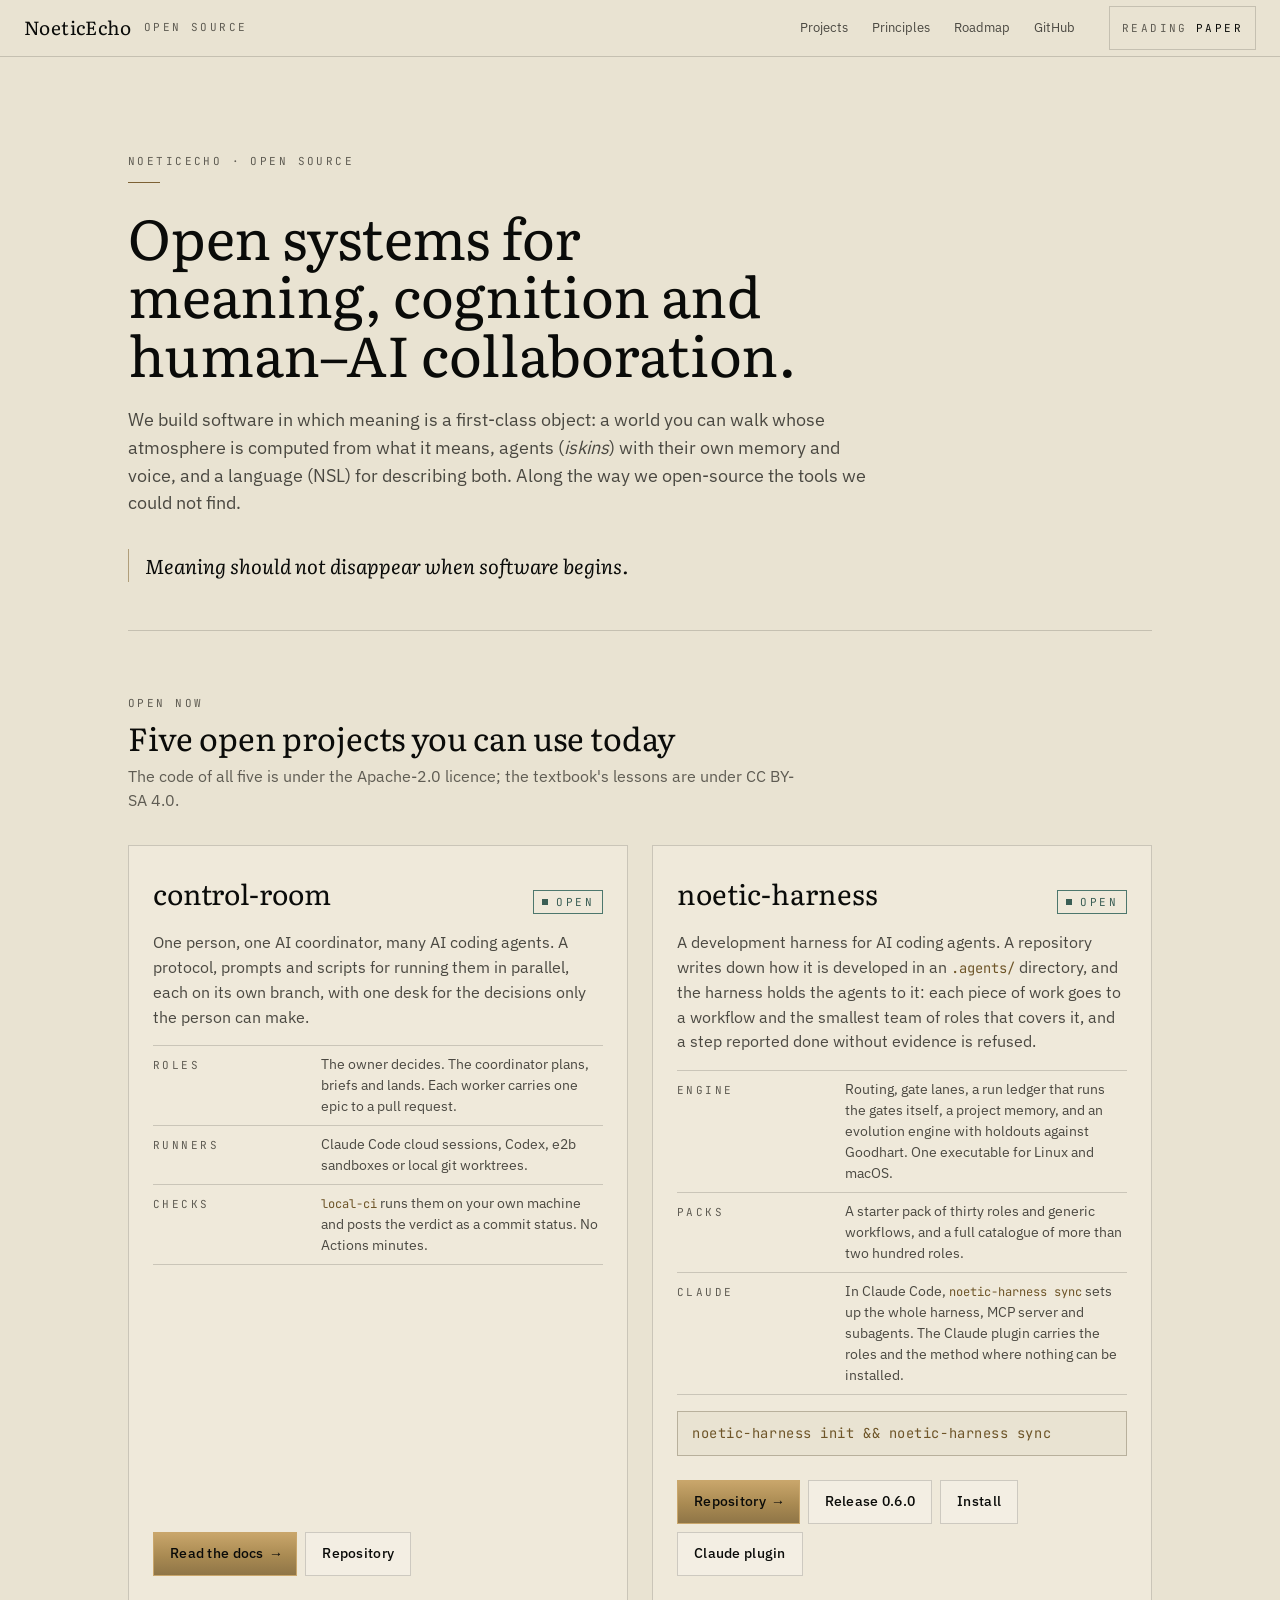
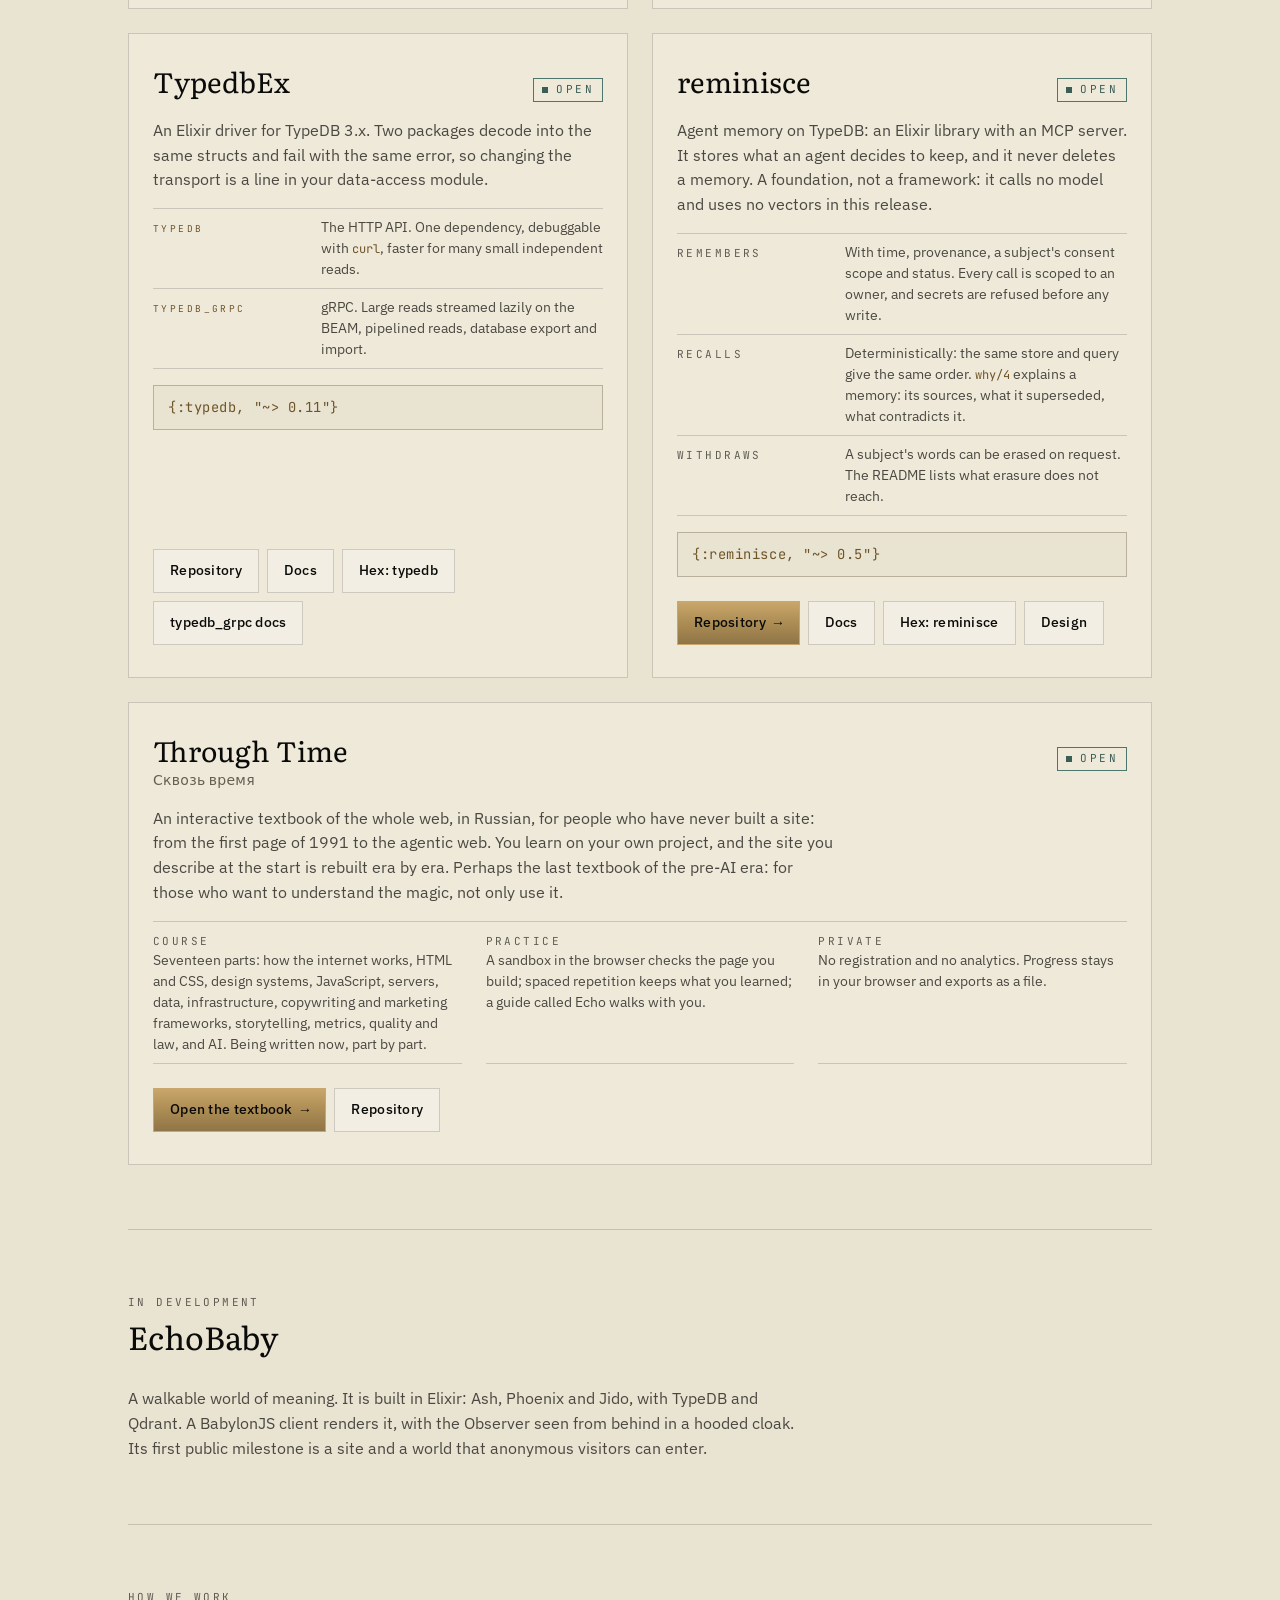
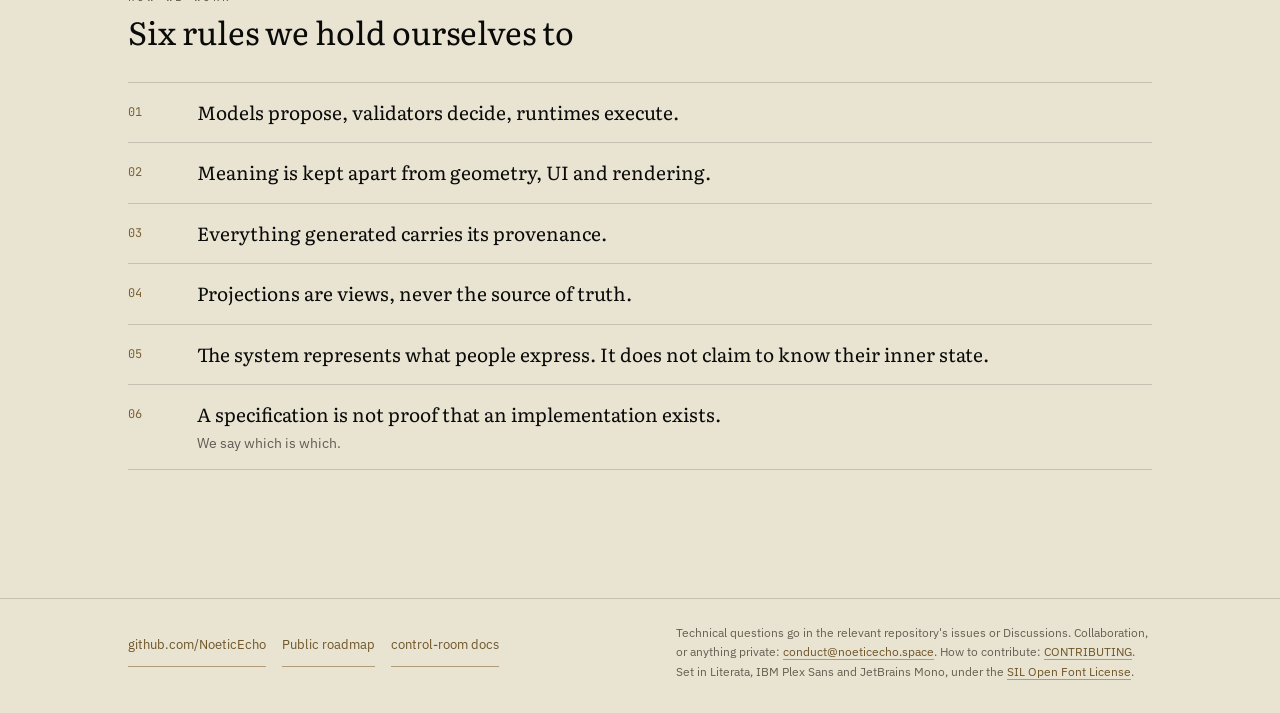
==== commit 4991ae98: "The textbook is Through Time on the English site, «Сквозь время» beneath it Co-Authored-By: Claude O" ====
--- a/index.html
+++ b/index.html
@@ -4,7 +4,7 @@
 <meta charset="utf-8">
 <meta name="viewport" content="width=device-width, initial-scale=1, viewport-fit=cover">
 <title>NoeticEcho · Open systems for meaning, cognition and human–AI collaboration</title>
-<meta name="description" content="NoeticEcho builds open systems for meaning, cognition and human–AI collaboration. Open now: control-room, for running many AI coding agents with one coordinator; noetic-harness, a development harness that routes, gates and records their work; TypedbEx, an Elixir driver for TypeDB 3.x; reminisce, agent memory on TypeDB; and «Сквозь время», an open interactive textbook of the whole web.">
+<meta name="description" content="NoeticEcho builds open systems for meaning, cognition and human–AI collaboration. Open now: control-room, for running many AI coding agents with one coordinator; noetic-harness, a development harness that routes, gates and records their work; TypedbEx, an Elixir driver for TypeDB 3.x; reminisce, agent memory on TypeDB; and Through Time, an open interactive textbook of the whole web.">
 <link rel="canonical" href="https://open.noeticecho.space/">
 <meta name="color-scheme" content="dark light">
 <meta name="theme-color" content="#0A0B09" media="(prefers-color-scheme: dark)">
@@ -37,7 +37,7 @@
 <meta property="og:locale" content="en_GB">
 <meta property="og:url" content="https://open.noeticecho.space/">
 <meta property="og:title" content="NoeticEcho · Open source">
-<meta property="og:description" content="Open systems for meaning, cognition and human–AI collaboration. control-room, noetic-harness, TypedbEx, reminisce and the «Сквозь время» textbook are open now.">
+<meta property="og:description" content="Open systems for meaning, cognition and human–AI collaboration. control-room, noetic-harness, TypedbEx, reminisce and the Through Time textbook are open now.">
 <meta property="og:image" content="https://open.noeticecho.space/social/org.png">
 <meta property="og:image:type" content="image/png">
 <meta property="og:image:width" content="1280">
@@ -45,7 +45,7 @@
 <meta property="og:image:alt" content="NoeticEcho: open systems for meaning, cognition and human–AI collaboration.">
 <meta name="twitter:card" content="summary_large_image">
 <meta name="twitter:title" content="NoeticEcho · Open source">
-<meta name="twitter:description" content="Open systems for meaning, cognition and human–AI collaboration. control-room, noetic-harness, TypedbEx, reminisce and the «Сквозь время» textbook are open now.">
+<meta name="twitter:description" content="Open systems for meaning, cognition and human–AI collaboration. control-room, noetic-harness, TypedbEx, reminisce and the Through Time textbook are open now.">
 <meta name="twitter:image" content="https://open.noeticecho.space/social/org.png">
 <meta name="twitter:image:alt" content="NoeticEcho: open systems for meaning, cognition and human–AI collaboration.">
 
@@ -117,8 +117,8 @@
     {
       "@type": "Course",
       "@id": "https://open.noeticecho.space/#learn",
-      "name": "Сквозь время",
-      "alternateName": "Through Time",
+      "name": "Through Time",
+      "alternateName": "Сквозь время",
       "description": "An open interactive textbook of the whole web industry, in Russian, for absolute beginners: from the first web page of 1991 to the agentic web, learned on the learner's own project. No registration; progress stays in the browser.",
       "url": "https://open.noeticecho.space/learn/",
       "inLanguage": "ru",
@@ -255,7 +255,7 @@
         </article>
         <article class="plate wide" aria-labelledby="learn-title">
           <div class="plate-head">
-            <h3 id="learn-title" lang="ru">Сквозь время</h3>
+            <h3 id="learn-title">Through Time <span class="alt" lang="ru">Сквозь время</span></h3>
             <span class="state open">open</span>
           </div>
           <p>An interactive textbook of the whole web, in Russian, for people who have never built a site: from the first page of 1991 to the agentic web. You learn on your own project, and the site you describe at the start is rebuilt era by era. Perhaps the last textbook of the pre-AI era: for those who want to understand the magic, not only use it.</p>
--- a/assets/css/site.css
+++ b/assets/css/site.css
@@ -140,6 +140,7 @@
 }
 @media (min-width: 600px) { .plate { padding: var(--space-6) var(--space-5); } }
 .plate-head { display: flex; flex-wrap: wrap; align-items: baseline; justify-content: space-between; gap: var(--space-2) var(--space-4); }
+.plate h3 .alt { display: block; margin-top: 6px; font-family: var(--font-sans, inherit); font-size: 14px; line-height: 1.3; letter-spacing: 0.02em; color: var(--text-muted); }
 .plate h3 {
   margin: 0; font-family: var(--font-serif); font-weight: 400; font-size: 28px; line-height: 1.1;
   color: var(--paper-100);
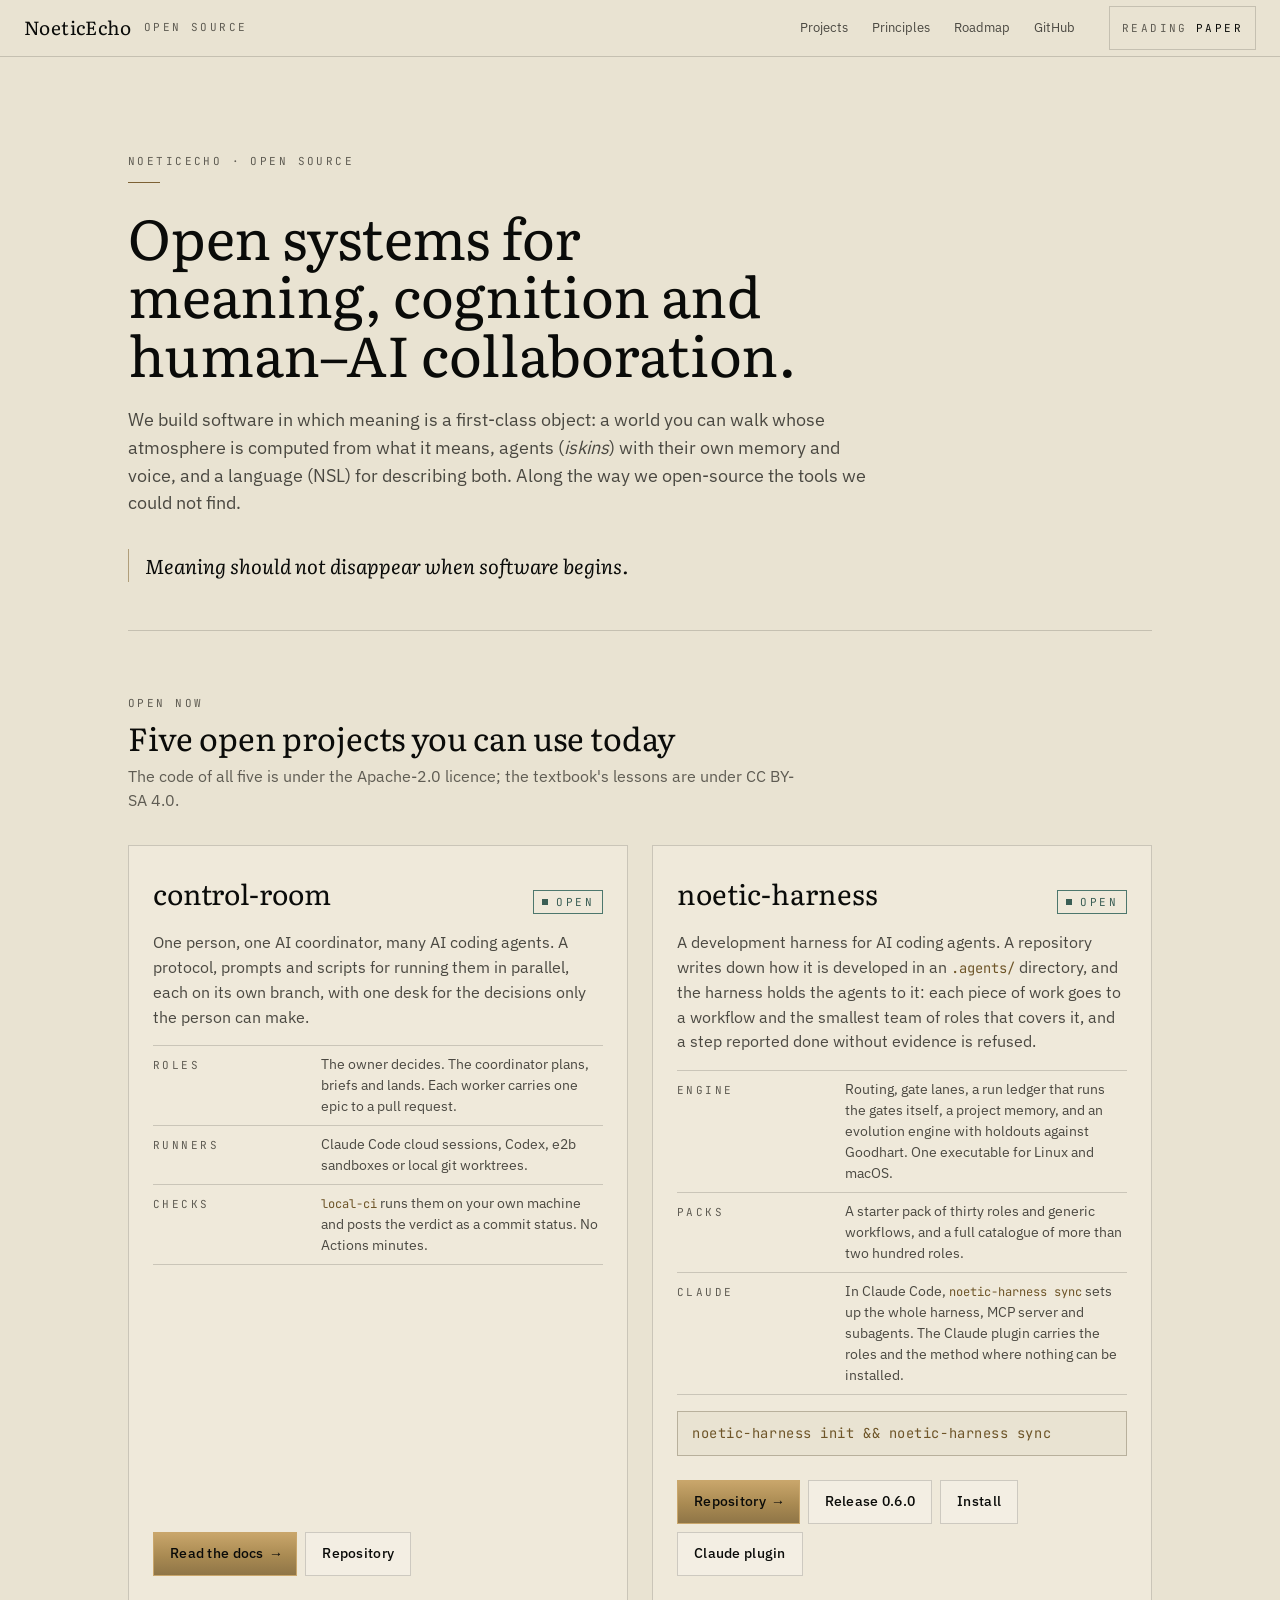
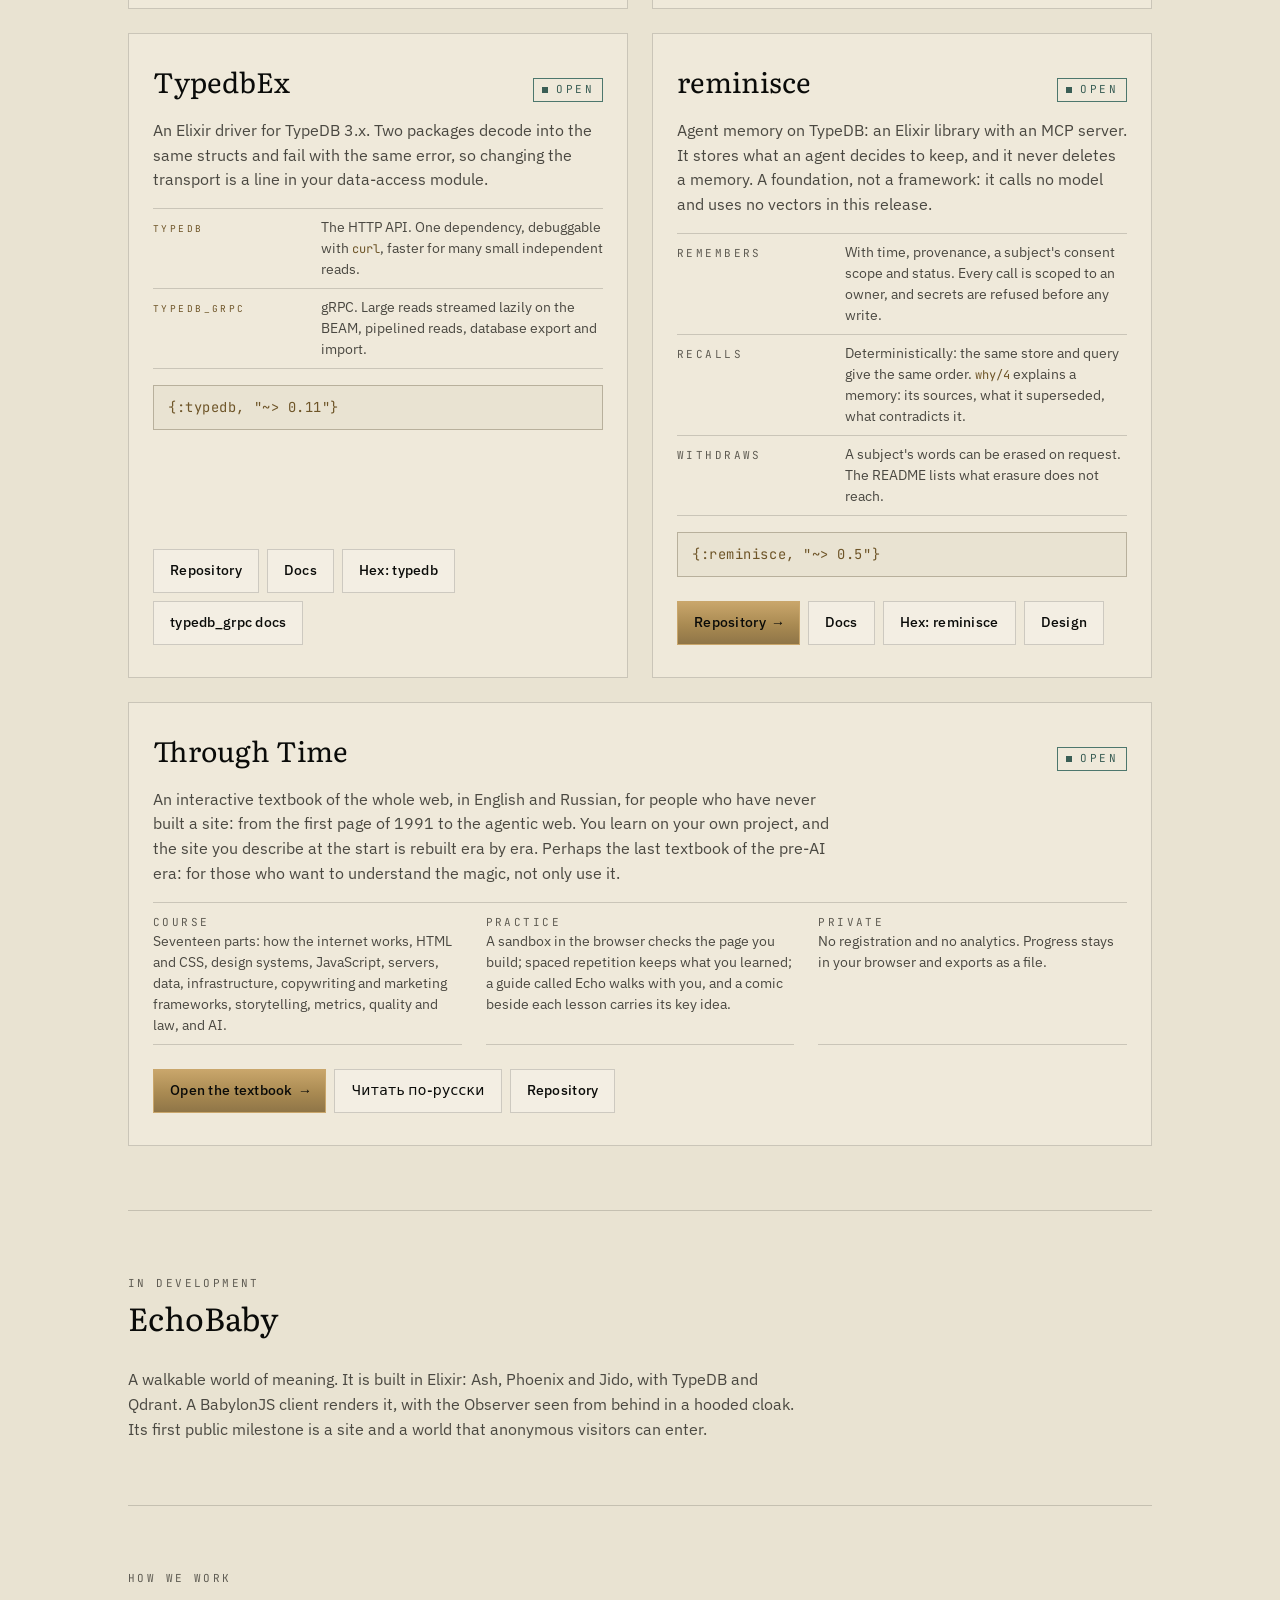
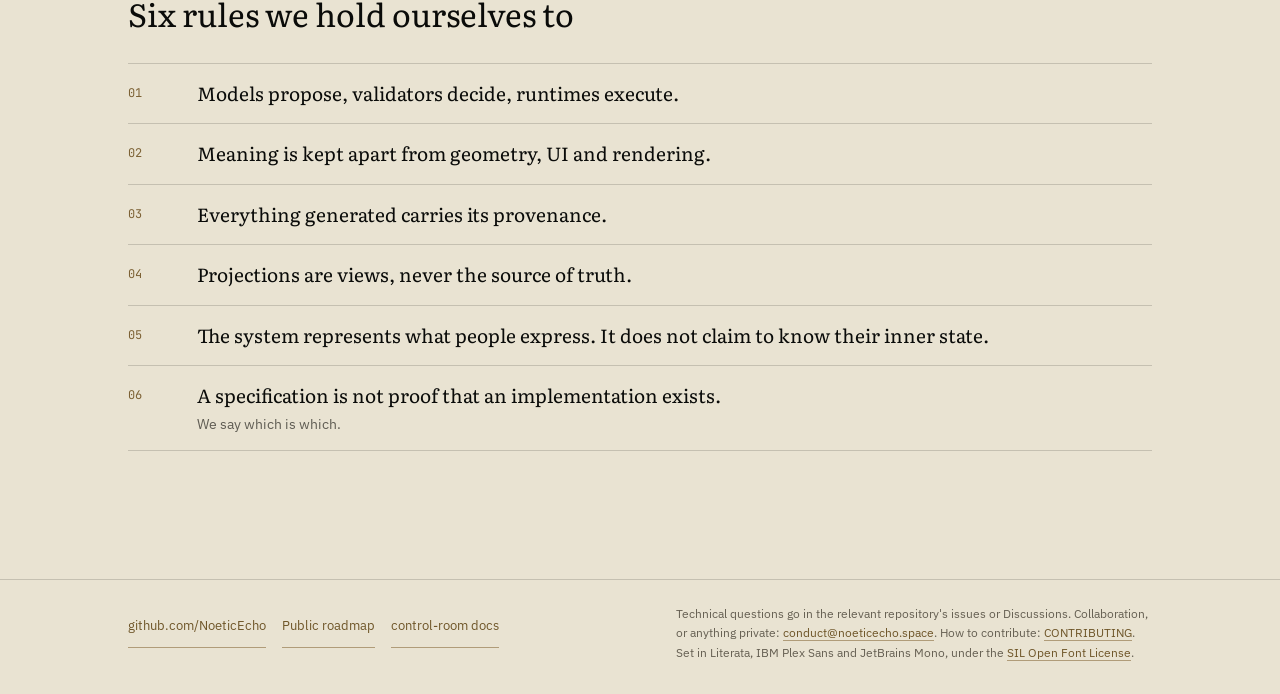
==== commit d1e3f944: "Through Time is in English and Russian: the Russian subtitle goes, the button opens the English edit" ====
--- a/index.html
+++ b/index.html
@@ -118,10 +118,9 @@
       "@type": "Course",
       "@id": "https://open.noeticecho.space/#learn",
       "name": "Through Time",
-      "alternateName": "Сквозь время",
-      "description": "An open interactive textbook of the whole web industry, in Russian, for absolute beginners: from the first web page of 1991 to the agentic web, learned on the learner's own project. No registration; progress stays in the browser.",
-      "url": "https://open.noeticecho.space/learn/",
-      "inLanguage": "ru",
+      "description": "An open interactive textbook of the whole web industry, in English and Russian, for absolute beginners: from the first web page of 1991 to the agentic web, learned on the learner's own project. No registration; progress stays in the browser.",
+      "url": "https://open.noeticecho.space/learn/en/",
+      "inLanguage": ["en", "ru"],
       "isAccessibleForFree": true,
       "educationalLevel": "Beginner",
       "license": "https://creativecommons.org/licenses/by-sa/4.0/",
@@ -255,17 +254,18 @@
         </article>
         <article class="plate wide" aria-labelledby="learn-title">
           <div class="plate-head">
-            <h3 id="learn-title">Through Time <span class="alt" lang="ru">Сквозь время</span></h3>
-            <span class="state open">open</span>
-          </div>
-          <p>An interactive textbook of the whole web, in Russian, for people who have never built a site: from the first page of 1991 to the agentic web. You learn on your own project, and the site you describe at the start is rebuilt era by era. Perhaps the last textbook of the pre-AI era: for those who want to understand the magic, not only use it.</p>
-          <dl class="facts">
-            <div><dt>Course</dt><dd>Seventeen parts: how the internet works, HTML and CSS, design systems, JavaScript, servers, data, infrastructure, copywriting and marketing frameworks, storytelling, metrics, quality and law, and AI. Being written now, part by part.</dd></div>
-            <div><dt>Practice</dt><dd>A sandbox in the browser checks the page you build; spaced repetition keeps what you learned; a guide called Echo walks with you.</dd></div>
+            <h3 id="learn-title">Through Time</h3>
+            <span class="state open">open</span>
+          </div>
+          <p>An interactive textbook of the whole web, in English and Russian, for people who have never built a site: from the first page of 1991 to the agentic web. You learn on your own project, and the site you describe at the start is rebuilt era by era. Perhaps the last textbook of the pre-AI era: for those who want to understand the magic, not only use it.</p>
+          <dl class="facts">
+            <div><dt>Course</dt><dd>Seventeen parts: how the internet works, HTML and CSS, design systems, JavaScript, servers, data, infrastructure, copywriting and marketing frameworks, storytelling, metrics, quality and law, and AI.</dd></div>
+            <div><dt>Practice</dt><dd>A sandbox in the browser checks the page you build; spaced repetition keeps what you learned; a guide called Echo walks with you, and a comic beside each lesson carries its key idea.</dd></div>
             <div><dt>Private</dt><dd>No registration and no analytics. Progress stays in your browser and exports as a file.</dd></div>
           </dl>
           <div class="actions">
-            <a class="btn primary" href="/learn/">Open the textbook <span class="arrow" aria-hidden="true">→</span></a>
+            <a class="btn primary" href="/learn/en/">Open the textbook <span class="arrow" aria-hidden="true">→</span></a>
+            <a class="btn" href="/learn/" lang="ru" hreflang="ru">Читать по-русски</a>
             <a class="btn" href="https://github.com/NoeticEcho/learn">Repository</a>
           </div>
         </article>
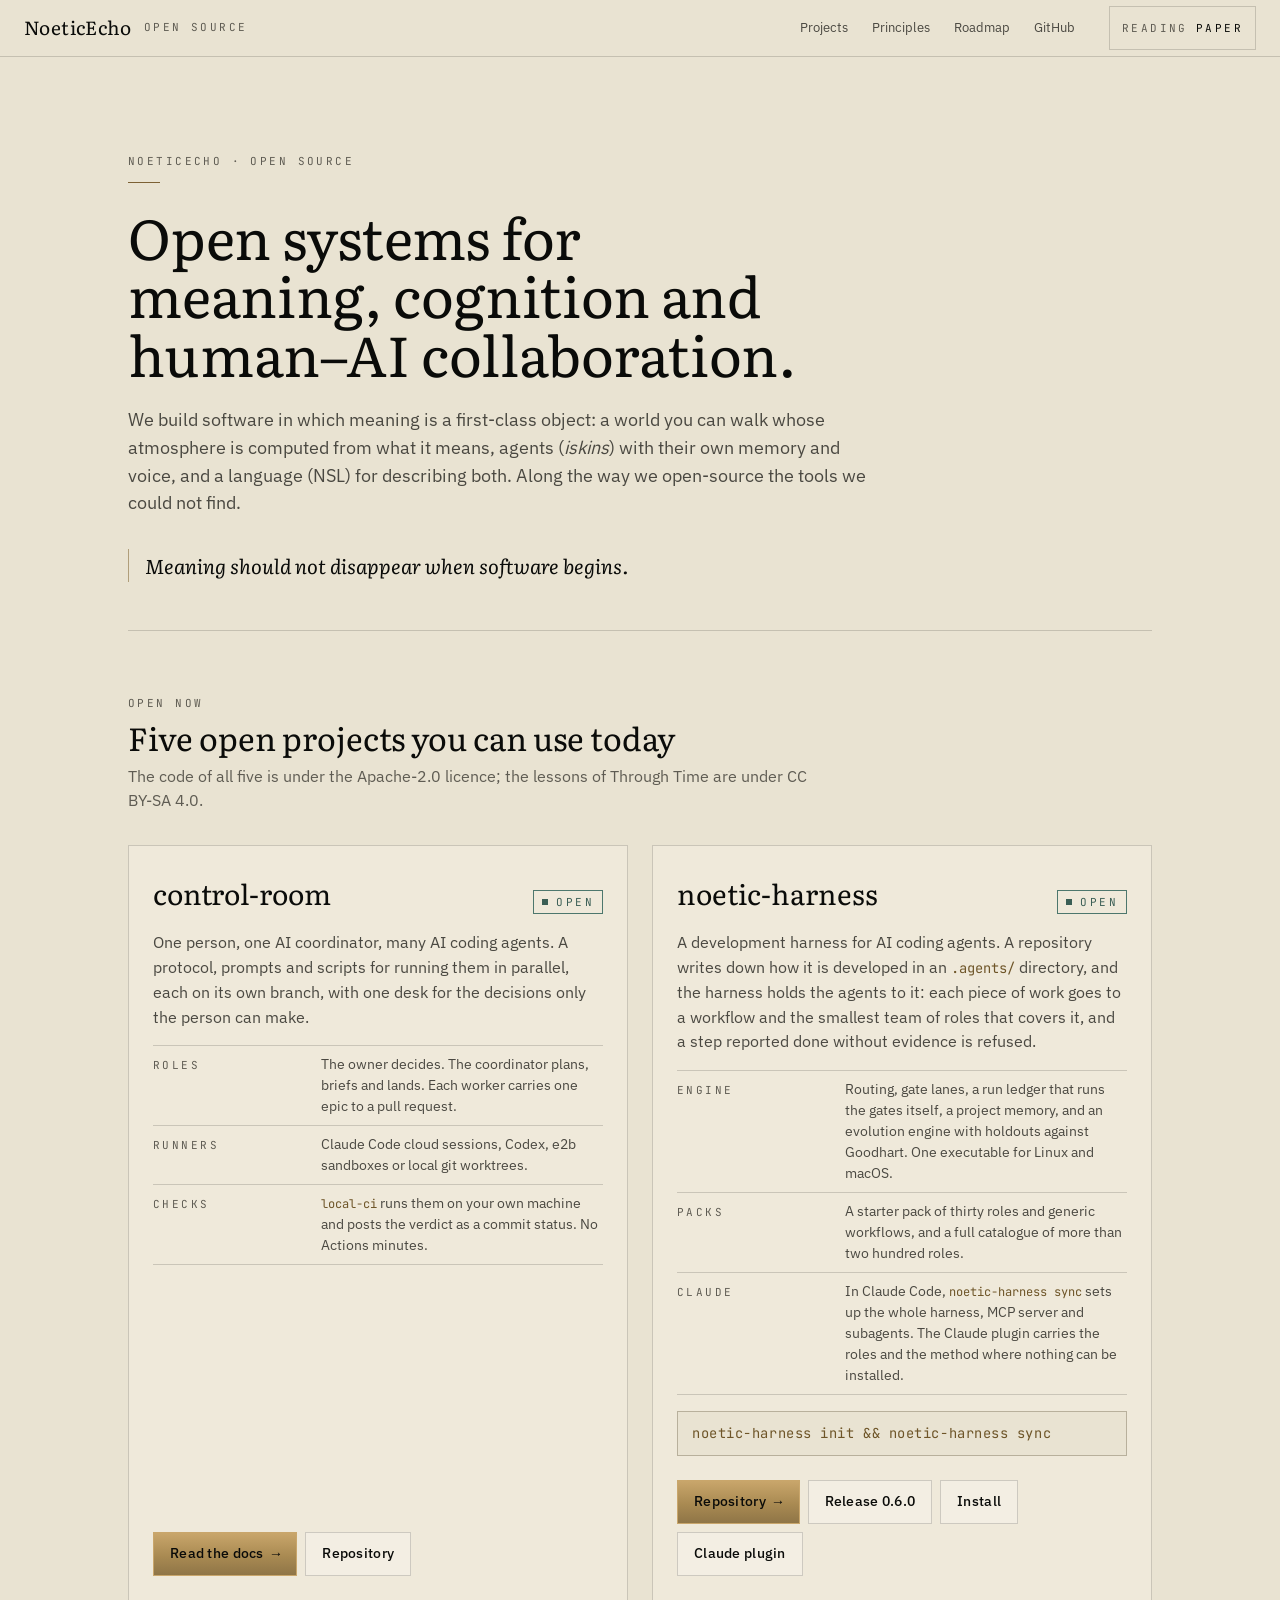
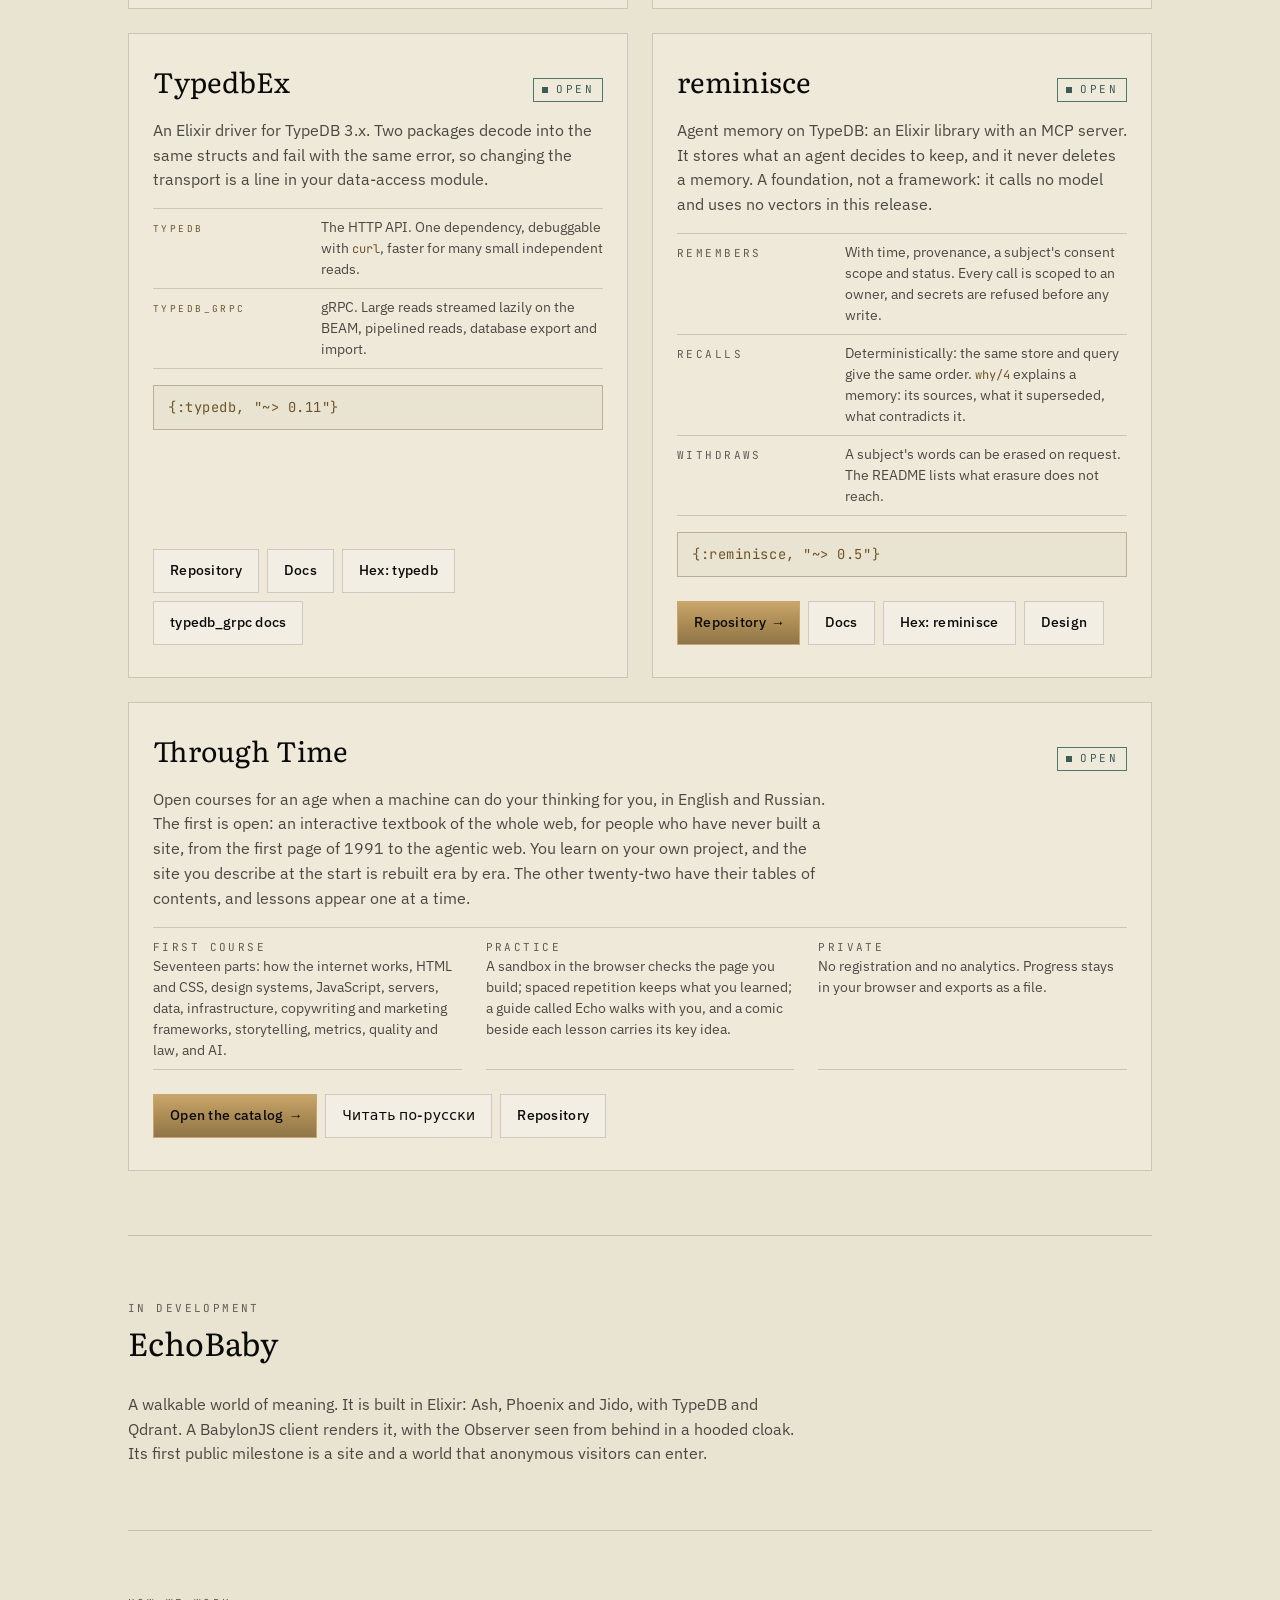
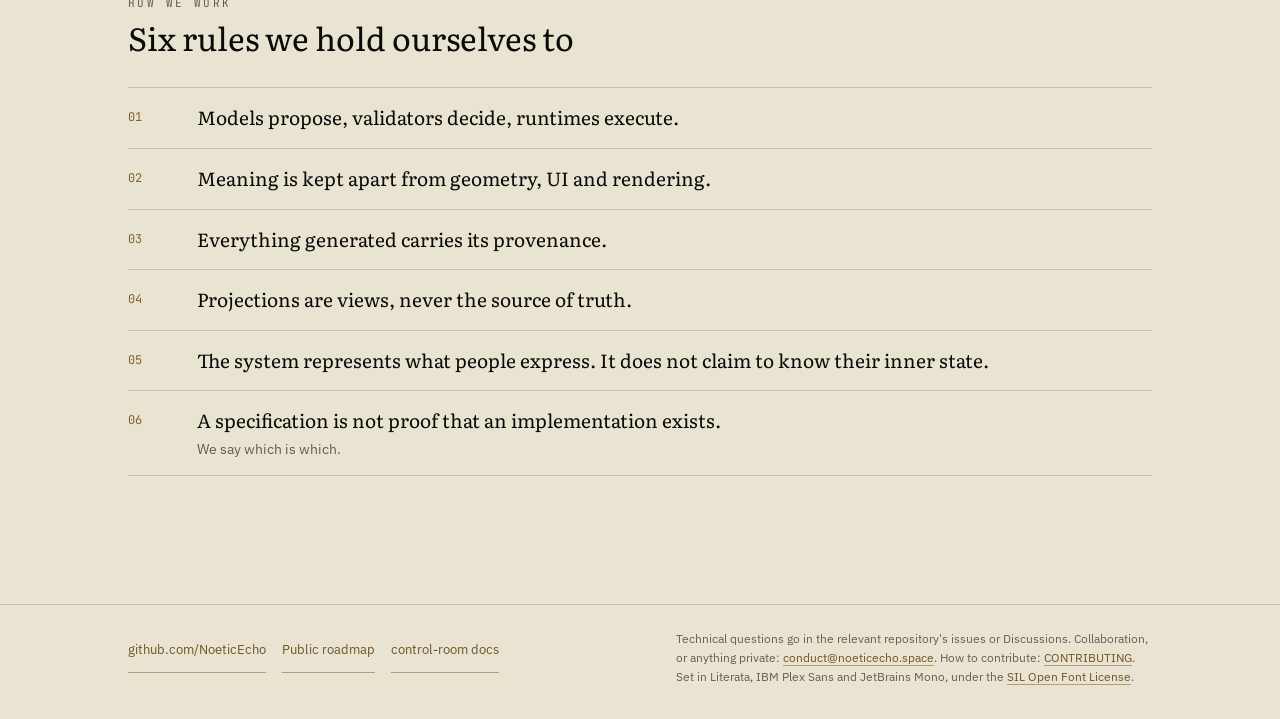
==== commit 2dca416b: "Through Time is a catalog of courses now: its plate says so The web textbook is its first course. Th" ====
--- a/index.html
+++ b/index.html
@@ -4,7 +4,7 @@
 <meta charset="utf-8">
 <meta name="viewport" content="width=device-width, initial-scale=1, viewport-fit=cover">
 <title>NoeticEcho · Open systems for meaning, cognition and human–AI collaboration</title>
-<meta name="description" content="NoeticEcho builds open systems for meaning, cognition and human–AI collaboration. Open now: control-room, for running many AI coding agents with one coordinator; noetic-harness, a development harness that routes, gates and records their work; TypedbEx, an Elixir driver for TypeDB 3.x; reminisce, agent memory on TypeDB; and Through Time, an open interactive textbook of the whole web.">
+<meta name="description" content="NoeticEcho builds open systems for meaning, cognition and human–AI collaboration. Open now: control-room, for running many AI coding agents with one coordinator; noetic-harness, a development harness that routes, gates and records their work; TypedbEx, an Elixir driver for TypeDB 3.x; reminisce, agent memory on TypeDB; and Through Time, open courses for the age of AI, starting with an interactive textbook of the whole web.">
 <link rel="canonical" href="https://open.noeticecho.space/">
 <meta name="color-scheme" content="dark light">
 <meta name="theme-color" content="#0A0B09" media="(prefers-color-scheme: dark)">
@@ -37,7 +37,7 @@
 <meta property="og:locale" content="en_GB">
 <meta property="og:url" content="https://open.noeticecho.space/">
 <meta property="og:title" content="NoeticEcho · Open source">
-<meta property="og:description" content="Open systems for meaning, cognition and human–AI collaboration. control-room, noetic-harness, TypedbEx, reminisce and the Through Time textbook are open now.">
+<meta property="og:description" content="Open systems for meaning, cognition and human–AI collaboration. control-room, noetic-harness, TypedbEx, reminisce and the Through Time courses are open now.">
 <meta property="og:image" content="https://open.noeticecho.space/social/org.png">
 <meta property="og:image:type" content="image/png">
 <meta property="og:image:width" content="1280">
@@ -45,7 +45,7 @@
 <meta property="og:image:alt" content="NoeticEcho: open systems for meaning, cognition and human–AI collaboration.">
 <meta name="twitter:card" content="summary_large_image">
 <meta name="twitter:title" content="NoeticEcho · Open source">
-<meta name="twitter:description" content="Open systems for meaning, cognition and human–AI collaboration. control-room, noetic-harness, TypedbEx, reminisce and the Through Time textbook are open now.">
+<meta name="twitter:description" content="Open systems for meaning, cognition and human–AI collaboration. control-room, noetic-harness, TypedbEx, reminisce and the Through Time courses are open now.">
 <meta name="twitter:image" content="https://open.noeticecho.space/social/org.png">
 <meta name="twitter:image:alt" content="NoeticEcho: open systems for meaning, cognition and human–AI collaboration.">
 
@@ -117,9 +117,9 @@
     {
       "@type": "Course",
       "@id": "https://open.noeticecho.space/#learn",
-      "name": "Through Time",
-      "description": "An open interactive textbook of the whole web industry, in English and Russian, for absolute beginners: from the first web page of 1991 to the agentic web, learned on the learner's own project. No registration; progress stays in the browser.",
-      "url": "https://open.noeticecho.space/learn/en/",
+      "name": "The Web, End to End",
+      "description": "The first course of Through Time: an open interactive textbook of the whole web industry, in English and Russian, for absolute beginners: from the first web page of 1991 to the agentic web, learned on the learner's own project. No registration; progress stays in the browser.",
+      "url": "https://open.noeticecho.space/learn/en/course/web/",
       "inLanguage": ["en", "ru"],
       "isAccessibleForFree": true,
       "educationalLevel": "Beginner",
@@ -174,7 +174,7 @@
       <header>
         <p class="label">Open now</p>
         <h2 id="open-title">Five open projects you can use today</h2>
-        <p>The code of all five is under the Apache-2.0 licence; the textbook's lessons are under CC BY-SA 4.0.</p>
+        <p>The code of all five is under the Apache-2.0 licence; the lessons of Through Time are under CC BY-SA 4.0.</p>
       </header>
       <div class="plates">
         <article class="plate" aria-labelledby="cr-title">
@@ -257,14 +257,14 @@
             <h3 id="learn-title">Through Time</h3>
             <span class="state open">open</span>
           </div>
-          <p>An interactive textbook of the whole web, in English and Russian, for people who have never built a site: from the first page of 1991 to the agentic web. You learn on your own project, and the site you describe at the start is rebuilt era by era. Perhaps the last textbook of the pre-AI era: for those who want to understand the magic, not only use it.</p>
-          <dl class="facts">
-            <div><dt>Course</dt><dd>Seventeen parts: how the internet works, HTML and CSS, design systems, JavaScript, servers, data, infrastructure, copywriting and marketing frameworks, storytelling, metrics, quality and law, and AI.</dd></div>
+          <p>Open courses for an age when a machine can do your thinking for you, in English and Russian. The first is open: an interactive textbook of the whole web, for people who have never built a site, from the first page of 1991 to the agentic web. You learn on your own project, and the site you describe at the start is rebuilt era by era. The other twenty-two have their tables of contents, and lessons appear one at a time.</p>
+          <dl class="facts">
+            <div><dt>First course</dt><dd>Seventeen parts: how the internet works, HTML and CSS, design systems, JavaScript, servers, data, infrastructure, copywriting and marketing frameworks, storytelling, metrics, quality and law, and AI.</dd></div>
             <div><dt>Practice</dt><dd>A sandbox in the browser checks the page you build; spaced repetition keeps what you learned; a guide called Echo walks with you, and a comic beside each lesson carries its key idea.</dd></div>
             <div><dt>Private</dt><dd>No registration and no analytics. Progress stays in your browser and exports as a file.</dd></div>
           </dl>
           <div class="actions">
-            <a class="btn primary" href="/learn/en/">Open the textbook <span class="arrow" aria-hidden="true">→</span></a>
+            <a class="btn primary" href="/learn/en/">Open the catalog <span class="arrow" aria-hidden="true">→</span></a>
             <a class="btn" href="/learn/" lang="ru" hreflang="ru">Читать по-русски</a>
             <a class="btn" href="https://github.com/NoeticEcho/learn">Repository</a>
           </div>
